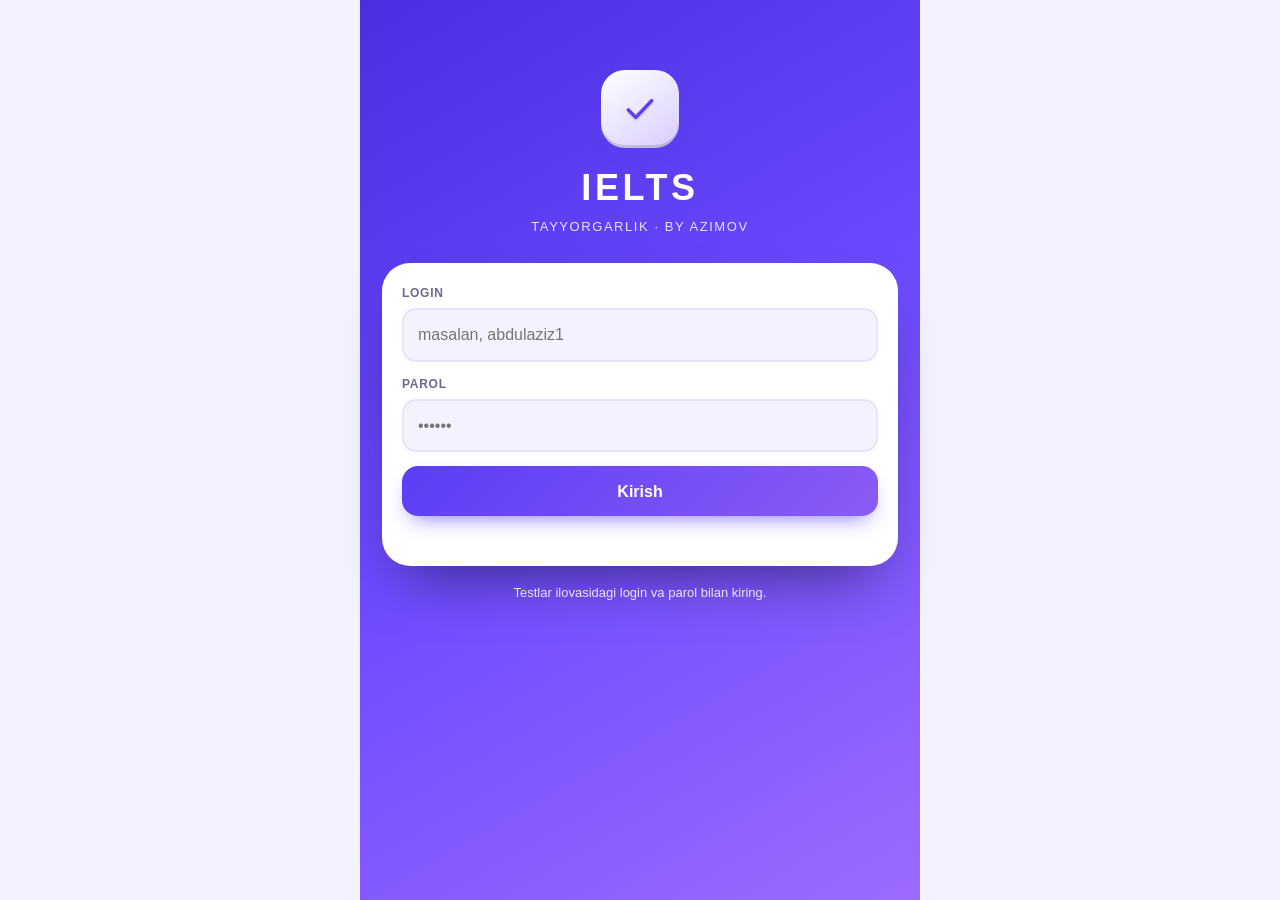
==== ielts/index.html @ 6e6633f2 "IELTS v1.9.0: Cambridge Writing va Speaking - camws.js: shaxsiy Writing Task 1/2 va Speaking Part 1-" ====
<!doctype html>
<html lang="uz">
<head>
<meta charset="utf-8">
<meta name="viewport" content="width=device-width,initial-scale=1,viewport-fit=cover">
<title>IELTS · Tayyorgarlik</title>
<meta name="description" content="IELTS Academic tayyorgarligi: Reading, Writing, Speaking, so‘zlar va strategiyalar">
<meta name="theme-color" content="#5b3df5">
<meta name="apple-mobile-web-app-capable" content="yes">
<meta name="mobile-web-app-capable" content="yes">
<meta name="apple-mobile-web-app-status-bar-style" content="black-translucent">
<meta name="apple-mobile-web-app-title" content="IELTS">
<link rel="manifest" href="manifest.webmanifest">
<link rel="icon" href="icons/icon.svg" type="image/svg+xml">
<link rel="apple-touch-icon" href="icons/apple-touch-icon.png">
<link rel="stylesheet" href="style.css">
</head>
<body>
<div id="splash" aria-hidden="true">
  <div class="sp-orb"></div>
  <div class="sp-logo"><svg viewBox="0 0 64 64" width="84" height="84"><defs><linearGradient id="sg" x1="0" y1="0" x2="1" y2="1"><stop offset="0" stop-color="#fff"/><stop offset="1" stop-color="#d9ccff"/></linearGradient></defs><rect x="6" y="6" width="52" height="52" rx="16" fill="url(#sg)"/><path d="M20 38l8 8 16-20" fill="none" stroke="#5b3df5" stroke-width="6" stroke-linecap="round" stroke-linejoin="round"/></svg></div>
  <div class="sp-t">IELTS</div>
  <div class="sp-s">tayyorgarlik · <b>BY AZIMOV</b></div>
</div>
<div id="app"></div>
<div id="toast" role="status" aria-live="polite"></div>
<canvas id="fx" aria-hidden="true"></canvas>
<script>
(function () {
  var s = document.getElementById('splash'), force = /[?&]splash=1/.test(location.search), seen = false;
  try { seen = sessionStorage.getItem('ielts:splash') === '1'; sessionStorage.setItem('ielts:splash', '1'); } catch (e) {}
  if (!force && (navigator.webdriver || seen)) { s.parentNode.removeChild(s); }
  else { document.body.className += ' splashing'; setTimeout(function () { s.className += ' out'; setTimeout(function () { if (s.parentNode) s.parentNode.removeChild(s); document.body.className = document.body.className.replace(' splashing', ''); }, 520); }, 1500); }
  try { var t = localStorage.getItem('ielts:theme'); if (t === 'dark' || t === 'light') document.documentElement.setAttribute('data-theme', t); var k = localStorage.getItem('ielts:skin'); if (k === 'glass' || k === 'gold') document.documentElement.setAttribute('data-skin', k); var a = localStorage.getItem('ielts:acc'); if (a) document.documentElement.setAttribute('data-acc', a); } catch (e) {}
})();
</script>
<script src="../config.js"></script>
<script src="../auth.js"></script>
<script src="core.js"></script>
<script src="screens.js"></script>
<script src="ai.js"></script>
<script src="dict.js"></script>
<script src="listening.js"></script>
<script src="materials.js"></script>
<script src="practice.js"></script>
<script src="mock.js"></script>
<script src="books.js"></script>
<script src="testkit.js"></script>
<script src="fulltest.js"></script>
<script src="lists.js"></script>
<script src="cambridge.js"></script>
<script src="camws.js"></script>
<script src="plan.js"></script>
<script src="stats.js"></script>
<script src="focus.js"></script>
<script src="chat.js"></script>
<script src="me.js"></script>
<script src="analyze.js"></script>
<script src="agent.js"></script>
<script src="typing.js"></script>
<script src="app.js"></script>
</body>
</html>
---- ielts/style.css ----
/* IELTS · BY AZIMOV — dizayn tizimi: binafsha gradient, shisha kartalar, suzuvchi pastki menyu */
:root{
  --p1:#5b3df5;--p2:#8b5cf6;--p3:#c4b5fd;--pl:#5b3df5;
  --bg:#f4f2ff;--card:#fff;--tx:#1a1640;--mu:#6c6894;--ln:#e7e3fa;--soft:#efebff;
  --ok:#12b76a;--okbg:#e3f8ee;--bad:#f04438;--badbg:#fdeceb;--warn:#f79009;
  --sh:0 1px 2px rgba(60,40,160,.06),0 12px 28px -14px rgba(60,40,160,.28);
  --glass:rgba(255,255,255,.82);--hero:linear-gradient(150deg,#4a2fe0 0%,#6d4aff 48%,#9b6bff 100%);
  --L1:#a78bfa;--L2:#7c3aed;--R1:#60a5fa;--R2:#2563eb;--W1:#fbbf24;--W2:#f97316;--S1:#34d399;--S2:#059669;--V1:#f472b6;--V2:#db2777;--T1:#2dd4bf;--T2:#0d9488;
  --r:20px;--nav:78px;
  color-scheme:light;
}
@media(prefers-color-scheme:dark){:root:not([data-theme=light]){
  --bg:#0f0d24;--card:#1a1740;--tx:#efedff;--mu:#a29ec9;--ln:#2c2858;--soft:#252154;--okbg:#10322a;--badbg:#3a1a1c;--pl:#cdbfff;
  --sh:0 1px 2px rgba(0,0,0,.4),0 14px 30px -16px rgba(0,0,0,.7);--glass:rgba(26,23,64,.82);--hero:linear-gradient(150deg,#2a1b8f 0%,#4b32d6 52%,#6d49e6 100%);color-scheme:dark}}
:root[data-theme=dark]{
  --bg:#0f0d24;--card:#1a1740;--tx:#efedff;--mu:#a29ec9;--ln:#2c2858;--soft:#252154;--okbg:#10322a;--badbg:#3a1a1c;--pl:#cdbfff;
  --sh:0 1px 2px rgba(0,0,0,.4),0 14px 30px -16px rgba(0,0,0,.7);--glass:rgba(26,23,64,.82);--hero:linear-gradient(150deg,#2a1b8f 0%,#4b32d6 52%,#6d49e6 100%);color-scheme:dark}
*{box-sizing:border-box;-webkit-tap-highlight-color:transparent}
html,body{margin:0;background:var(--bg);color:var(--tx);font:16px/1.45 -apple-system,BlinkMacSystemFont,"Segoe UI",Roboto,Inter,"Helvetica Neue",Arial,sans-serif;-webkit-font-smoothing:antialiased}
body{min-height:100vh;overscroll-behavior-y:none}
button{font:inherit;color:inherit;border:0;background:none;cursor:pointer;padding:0}
input,textarea,select{font:inherit;color:inherit}
h1,h2,h3,p{margin:0}
.hide{display:none!important}
#app{max-width:560px;margin:0 auto;min-height:100vh;position:relative}

/* ---------- kirish animatsiyasi ---------- */
#splash{position:fixed;inset:0;z-index:99;background:var(--hero);display:flex;flex-direction:column;align-items:center;justify-content:center;color:#fff;transition:opacity .5s,transform .5s}
#splash.out{opacity:0;transform:scale(1.05);pointer-events:none}
.sp-orb{position:absolute;width:420px;height:420px;border-radius:50%;background:radial-gradient(closest-side,rgba(255,255,255,.28),transparent);animation:orb 3s ease-in-out infinite alternate}
@keyframes orb{from{transform:scale(.8)}to{transform:scale(1.15)}}
.sp-logo{position:relative;animation:pop .8s cubic-bezier(.2,1.4,.4,1) both}
.sp-t{position:relative;font-size:44px;font-weight:900;letter-spacing:.12em;margin-top:12px;animation:rise .7s .15s both}
.sp-s{position:relative;font-size:13px;letter-spacing:.14em;text-transform:uppercase;opacity:.9;margin-top:4px;animation:rise .7s .3s both}
.sp-s b{font-weight:800}
@keyframes pop{from{transform:scale(.3) rotate(-14deg);opacity:0}to{transform:none;opacity:1}}
@keyframes rise{from{transform:translateY(14px);opacity:0}to{transform:none;opacity:1}}

/* ---------- umumiy ---------- */
.scr{padding-bottom:calc(var(--nav) + 28px + env(safe-area-inset-bottom))}
.scr.sub{padding:14px 0 calc(28px + env(safe-area-inset-bottom))}
.anim .rise{animation:rise .45s both}
.anim .rise:nth-child(2){animation-delay:.05s}.anim .rise:nth-child(3){animation-delay:.1s}.anim .rise:nth-child(4){animation-delay:.15s}.anim .rise:nth-child(5){animation-delay:.2s}
.hero{background:var(--hero);color:#fff;padding:calc(18px + env(safe-area-inset-top)) 18px 74px;border-radius:0 0 34px 34px;position:relative;overflow:hidden}
.hero::before,.hero::after{content:"";position:absolute;border-radius:50%;background:rgba(255,255,255,.1)}
.hero::before{width:220px;height:220px;right:-70px;top:-80px}
.hero::after{width:140px;height:140px;left:-50px;bottom:-60px}
.hero>*{position:relative;z-index:1}
.hero .hi{font-size:13px;opacity:.85;letter-spacing:.02em}
.hero h1{font-size:26px;font-weight:800;letter-spacing:-.01em;margin-top:2px}
.hero .row{display:flex;align-items:center;justify-content:space-between;gap:12px}
.lift{margin-top:-52px;padding:0 16px;position:relative;z-index:2}
.pad{padding:0 16px}
.sec{display:flex;align-items:center;justify-content:space-between;margin:22px 4px 10px}
.sec h2{font-size:17px;font-weight:800}
.sec .lnk{font-size:13px;font-weight:700;color:var(--pl)}
.card{background:var(--card);border-radius:var(--r);box-shadow:var(--sh);padding:16px}
.card+.card{margin-top:12px}
.mu{color:var(--mu)}.sm{font-size:13px}.xs{font-size:12px}.b{font-weight:700}.c{text-align:center}
.grid2{display:grid;grid-template-columns:1fr 1fr;gap:12px}
.btn{display:inline-flex;align-items:center;justify-content:center;gap:8px;min-height:50px;padding:0 22px;border-radius:16px;font-weight:800;background:linear-gradient(135deg,var(--p1),var(--p2));color:#fff;box-shadow:0 10px 22px -10px rgba(91,61,245,.8);transition:transform .12s,filter .12s}
.btn:active{transform:scale(.97)}
.btn.block{display:flex;width:100%}
.btn.ghost{background:var(--soft);color:var(--pl);box-shadow:none}
.btn.sm{min-height:40px;padding:0 16px;border-radius:13px;font-size:14px}
.btn[disabled]{opacity:.45;pointer-events:none}
.btn.red{background:linear-gradient(135deg,#f04438,#f97066);box-shadow:0 10px 22px -10px rgba(240,68,56,.8)}
.chip{display:inline-flex;align-items:center;gap:5px;font-size:12px;font-weight:700;padding:4px 10px;border-radius:99px;background:var(--soft);color:var(--pl)}
.chip.soon{background:rgba(247,144,9,.16);color:#d9730d}
.chip.ok{background:var(--okbg);color:var(--ok)}
.chip.no{background:var(--badbg);color:var(--bad)}
svg.i{width:1em;height:1em;fill:none;stroke:currentColor;stroke-width:2;stroke-linecap:round;stroke-linejoin:round;flex:none}
svg.i.f{fill:currentColor;stroke:none}

/* badge-ikonka (3D sezgisi: gradient + yaltiroq) */
.bd{--a:var(--p2);--b:var(--p1);width:48px;height:48px;border-radius:15px;display:grid;place-items:center;color:#fff;font-size:24px;flex:none;position:relative;overflow:hidden;background:linear-gradient(145deg,var(--a),var(--b));box-shadow:0 8px 16px -8px var(--b),inset 0 -3px 0 rgba(0,0,0,.14)}
.bd::after{content:"";position:absolute;left:-20%;top:-35%;width:140%;height:70%;border-radius:50%;background:linear-gradient(180deg,rgba(255,255,255,.5),rgba(255,255,255,0));pointer-events:none}
.bd svg{position:relative;z-index:1;filter:drop-shadow(0 1px 1px rgba(0,0,0,.25))}
.bd.lg{width:60px;height:60px;border-radius:19px;font-size:30px}
.bd.sm{width:38px;height:38px;border-radius:12px;font-size:19px}
.sk-L{--a:var(--L1);--b:var(--L2)}.sk-R{--a:var(--R1);--b:var(--R2)}.sk-W{--a:var(--W1);--b:var(--W2)}.sk-S{--a:var(--S1);--b:var(--S2)}.sk-V{--a:var(--V1);--b:var(--V2)}.sk-T{--a:var(--T1);--b:var(--T2)}.sk-M{--a:#fb7185;--b:#e11d48}.sk-A{--a:#a78bfa;--b:#5b3df5}.sk-G{--a:#94a3b8;--b:#475569}

/* ---------- pastki menyu ---------- */
.nav{position:fixed;left:50%;transform:translateX(-50%);bottom:calc(12px + env(safe-area-inset-bottom));width:min(520px,calc(100% - 24px));height:64px;border-radius:26px;background:var(--glass);backdrop-filter:blur(18px) saturate(1.6);-webkit-backdrop-filter:blur(18px) saturate(1.6);box-shadow:0 14px 34px -10px rgba(50,30,150,.45),0 0 0 1px rgba(120,100,220,.14);display:grid;grid-template-columns:repeat(5,1fr);padding:6px;z-index:20}
.nav button{position:relative;display:flex;flex-direction:column;align-items:center;justify-content:center;gap:2px;border-radius:20px;color:var(--mu);font-size:10.5px;font-weight:700;transition:color .2s}
.nav button svg{font-size:23px;transition:transform .25s cubic-bezier(.2,1.5,.4,1)}
.nav button.on{color:var(--pl)}
.nav button.on svg{transform:translateY(-1px) scale(1.12)}
.nav button.on::before{content:"";position:absolute;inset:0;border-radius:20px;background:var(--soft);z-index:-1;animation:pill .3s cubic-bezier(.2,1.4,.4,1)}
@keyframes pill{from{transform:scale(.6);opacity:0}to{transform:none;opacity:1}}
.nav button .dot{position:absolute;top:6px;right:calc(50% - 20px);width:8px;height:8px;border-radius:50%;background:#f43f5e;box-shadow:0 0 0 2px var(--card)}

/* ---------- ichki ekran sarlavhasi ---------- */
.top{position:sticky;top:0;z-index:10;display:flex;align-items:center;gap:10px;padding:calc(10px + env(safe-area-inset-top)) 14px 10px;background:var(--glass);backdrop-filter:blur(14px);-webkit-backdrop-filter:blur(14px);border-bottom:1px solid var(--ln)}
.top h1{font-size:17px;font-weight:800;flex:1;white-space:nowrap;overflow:hidden;text-overflow:ellipsis}
.ib{width:40px;height:40px;border-radius:13px;display:grid;place-items:center;background:var(--soft);color:var(--pl);font-size:20px;flex:none}
.ib.w{background:rgba(255,255,255,.18);color:#fff}
.tmr{font-variant-numeric:tabular-nums;font-weight:800;font-size:15px;padding:7px 12px;border-radius:12px;background:var(--soft);color:var(--pl);display:flex;align-items:center;gap:6px}
.tmr.low{background:var(--badbg);color:var(--bad);animation:blink 1s infinite}
@keyframes blink{50%{opacity:.55}}

/* ---------- Home ---------- */
.score{display:flex;align-items:center;gap:16px}
.ring{--v:0;width:96px;height:96px;border-radius:50%;background:conic-gradient(var(--p2) calc(var(--v)*1%),var(--soft) 0);display:grid;place-items:center;position:relative;flex:none}
.ring::before{content:"";position:absolute;inset:9px;border-radius:50%;background:var(--card)}
.ring b{position:relative;font-size:26px;font-weight:900;letter-spacing:-.02em}
.ring small{position:absolute;bottom:22px;font-size:9.5px;font-weight:700;color:var(--mu);letter-spacing:.06em;text-transform:uppercase}
.stats{display:flex;gap:8px;margin-top:12px}
.stat{flex:1;border-radius:14px;background:var(--soft);padding:9px 10px;text-align:center}
.stat b{display:block;font-size:18px;font-weight:900}
.stat span{font-size:11px;color:var(--mu);font-weight:600}
.aibn{display:flex;align-items:center;gap:14px;border-radius:22px;padding:16px;color:#fff;background:linear-gradient(135deg,#7c3aed,#c026d3 60%,#f472b6);box-shadow:0 16px 30px -14px rgba(192,38,211,.7);position:relative;overflow:hidden;width:100%;text-align:left}
.aibn::after{content:"";position:absolute;right:-30px;top:-30px;width:120px;height:120px;border-radius:50%;background:rgba(255,255,255,.16)}
.aibn h3{font-size:16px;font-weight:800}.aibn p{font-size:12.5px;opacity:.92;margin-top:2px}
.aibn .bd{background:rgba(255,255,255,.22);box-shadow:none}
.qp{display:grid;grid-template-columns:repeat(4,1fr);gap:10px}
.qp button{display:flex;flex-direction:column;align-items:center;gap:7px;font-size:12px;font-weight:700;padding:12px 4px;background:var(--card);border-radius:18px;box-shadow:var(--sh);position:relative}
.qp button:active{transform:scale(.96)}
.lst{display:flex;flex-direction:column;gap:10px}
.row{display:flex;align-items:center;gap:12px}
.item{display:flex;align-items:center;gap:12px;background:var(--card);border-radius:18px;box-shadow:var(--sh);padding:12px 14px;text-align:left;width:100%}
.item:active{transform:scale(.985)}
.item .tx{flex:1;min-width:0}
.item .tx b{display:block;font-size:15px;font-weight:800;white-space:nowrap;overflow:hidden;text-overflow:ellipsis}
.item .tx span{font-size:12.5px;color:var(--mu)}
.item .go{color:var(--mu);font-size:18px}
.band{min-width:46px;text-align:center;padding:6px 8px;border-radius:12px;font-weight:900;font-size:15px;background:linear-gradient(135deg,var(--a),var(--b));color:#fff}
.empty{text-align:center;color:var(--mu);padding:22px 12px;font-size:14px}
.empty .bd{margin:0 auto 10px;opacity:.9}

/* ---------- Practice / tools ---------- */
.skills{display:grid;grid-template-columns:1fr 1fr;gap:12px}
.sktile{display:flex;flex-direction:column;gap:10px;align-items:flex-start;padding:16px;border-radius:22px;background:var(--card);box-shadow:var(--sh);text-align:left;position:relative;min-height:132px}
.sktile:active{transform:scale(.97)}
.sktile b{font-size:17px;font-weight:800}
.sktile small{font-size:12.5px;color:var(--mu);line-height:1.3}
.sktile .chip{font-size:10.5px;padding:3px 8px}
.sktile .chip{position:absolute;right:12px;top:12px}
.mock{display:flex;align-items:center;gap:14px;padding:16px;border-radius:22px;color:#fff;background:linear-gradient(135deg,#fb7185,#e11d48);box-shadow:0 14px 28px -14px rgba(225,29,72,.75);width:100%;text-align:left;margin-top:12px}
.mock h3{font-size:17px;font-weight:800}.mock p{font-size:12.5px;opacity:.92}
.mock .bd{background:rgba(255,255,255,.22);box-shadow:none}
.tools{display:grid;grid-template-columns:repeat(3,1fr);gap:10px}
.tool{display:flex;flex-direction:column;align-items:center;gap:8px;padding:14px 6px;background:var(--card);border-radius:20px;box-shadow:var(--sh);font-size:12.5px;font-weight:700;text-align:center;position:relative}
.tool:active{transform:scale(.96)}
.tool.off{opacity:.62}
.tool .chip{font-size:10px;padding:2px 8px;margin-top:-3px}
.seg{display:flex;gap:6px;overflow-x:auto;padding:2px 2px 10px;scrollbar-width:none}
.seg::-webkit-scrollbar{display:none}
.seg button{flex:none;padding:8px 15px;border-radius:99px;font-weight:700;font-size:13.5px;background:var(--card);box-shadow:var(--sh);color:var(--mu)}
.seg button.on{background:linear-gradient(135deg,var(--p1),var(--p2));color:#fff}

/* ---------- Reading ---------- */
.tabs2{display:grid;grid-template-columns:1fr 1fr;gap:4px;background:var(--soft);padding:4px;border-radius:16px;margin:0 16px}
.tabs2 button{padding:10px;border-radius:13px;font-weight:800;font-size:14px;color:var(--mu);transition:all .2s}
.tabs2 button.on{background:var(--card);color:var(--tx);box-shadow:var(--sh)}
.psg{padding:16px 18px 24px}
.psg h2{font-size:22px;font-weight:900;letter-spacing:-.01em;margin-bottom:4px}
.psg .meta{display:flex;gap:6px;flex-wrap:wrap;margin-bottom:14px}
.para{display:flex;gap:10px;margin-bottom:14px;font-size:16.5px;line-height:1.65;font-family:Georgia,"Iowan Old Style","Times New Roman",serif}
.para>b{flex:none;width:26px;height:26px;border-radius:9px;background:var(--soft);color:var(--pl);font:800 13px/26px -apple-system,sans-serif;text-align:center;margin-top:3px}
.para .s{border-radius:4px;padding:1px 0;transition:background .2s}
.para .s.hl{background:linear-gradient(transparent 8%,rgba(250,204,21,.5) 8%)}
.para .s.hl2{background:linear-gradient(transparent 8%,rgba(52,211,153,.45) 8%)}
.hint{font-size:12.5px;color:var(--mu);display:flex;align-items:center;gap:6px;margin:0 0 12px}
.qg{padding:6px 16px 0}
.qg h3{font-size:16px;font-weight:900;margin:18px 0 4px}
.qg .note{font-size:13px;color:var(--mu);margin-bottom:12px;line-height:1.4}
.hlist{background:var(--card);border-radius:16px;box-shadow:var(--sh);padding:12px 14px;margin-bottom:12px;font-size:14px}
.hlist div{padding:3px 0}.hlist b{display:inline-block;min-width:34px;color:var(--pl)}
.q{background:var(--card);border-radius:18px;box-shadow:var(--sh);padding:14px;margin-bottom:10px;border:2px solid transparent}
.q.ok{border-color:var(--ok)}.q.no{border-color:var(--bad)}
.q .qn{display:inline-grid;place-items:center;width:28px;height:28px;border-radius:9px;background:linear-gradient(135deg,var(--R1),var(--R2));color:#fff;font-size:13px;font-weight:800;margin-right:8px;vertical-align:middle}
.q .qt{font-size:15px;line-height:1.45}
.opts{display:flex;flex-direction:column;gap:8px;margin-top:11px}
.opt{display:flex;align-items:center;gap:10px;text-align:left;padding:11px 13px;border-radius:14px;background:var(--soft);font-size:14.5px;border:2px solid transparent;transition:all .15s}
.opt i{flex:none;width:24px;height:24px;border-radius:50%;border:2px solid var(--p3);display:grid;place-items:center;font:800 11px/1 sans-serif;font-style:normal;color:var(--pl)}
.opt.on{border-color:var(--p1);background:rgba(91,61,245,.1)}
.opt.on i{background:var(--p1);border-color:var(--p1);color:#fff}
.tf{display:grid;grid-template-columns:repeat(3,1fr);gap:8px;margin-top:11px}
.tf .opt{justify-content:center;font-weight:800;font-size:13px;padding:11px 4px}
.fill{width:100%;margin-top:10px;padding:12px 14px;border-radius:14px;border:2px solid var(--ln);background:var(--bg);outline:0;font-size:15px}
.fill:focus,.sel:focus{border-color:var(--p2)}
.sel{width:100%;margin-top:10px;padding:12px 10px;border-radius:14px;border:2px solid var(--ln);background:var(--bg);font-size:14.5px;outline:0}
.sum{background:var(--card);border-radius:16px;box-shadow:var(--sh);padding:14px;margin-bottom:12px;font-size:14.5px;line-height:1.65}
.why{margin-top:10px;font-size:13px;line-height:1.45;padding:10px 12px;border-radius:12px;background:var(--soft);color:var(--tx)}
.why b{color:var(--ok)}.q.no .why b{color:var(--bad)}
.bar{position:fixed;left:50%;transform:translateX(-50%);bottom:0;width:min(560px,100%);padding:12px 16px calc(12px + env(safe-area-inset-bottom));background:linear-gradient(transparent,var(--bg) 35%);z-index:15}
.prog{height:8px;border-radius:99px;background:var(--soft);overflow:hidden}
.prog i{display:block;height:100%;border-radius:99px;background:linear-gradient(90deg,var(--p2),var(--p1));transition:width .4s}
.res{text-align:center;padding:26px 16px}
.res .big{font-size:76px;font-weight:900;letter-spacing:-.04em;line-height:1;background:linear-gradient(135deg,var(--p1),#c026d3);-webkit-background-clip:text;background-clip:text;color:transparent}
.res .lbl{font-size:12px;font-weight:800;letter-spacing:.14em;text-transform:uppercase;color:var(--mu);margin-top:6px}

/* ---------- Writing ---------- */
.prompt{border-radius:20px;padding:16px;background:linear-gradient(135deg,rgba(251,191,36,.18),rgba(249,115,22,.14));font-size:15.5px;line-height:1.5;font-weight:600}
.ed{width:100%;min-height:330px;resize:vertical;border:2px solid var(--ln);border-radius:18px;padding:14px;background:var(--card);outline:0;font:16px/1.6 Georgia,"Times New Roman",serif}
.ed:focus{border-color:var(--W2)}
.wc{display:flex;justify-content:space-between;align-items:center;margin:8px 4px;font-size:13px;font-weight:700;color:var(--mu)}
.wc.ok b{color:var(--ok)}
.ck{display:flex;gap:10px;align-items:flex-start;padding:10px 0;border-bottom:1px solid var(--ln);font-size:14px}
.ck:last-child{border:0}
.ck input{width:22px;height:22px;accent-color:var(--p1);flex:none;margin-top:1px}
.essay p{font-family:Georgia,serif;font-size:16px;line-height:1.7;margin:0 0 14px}
.notes li{margin:7px 0;font-size:14px;line-height:1.45}

/* ---------- Speaking ---------- */
.cue{border-radius:22px;padding:18px;background:linear-gradient(145deg,#10b981,#059669);color:#fff;box-shadow:0 16px 30px -16px #059669}
.cue h2{font-size:19px;font-weight:800;line-height:1.3}
.cue ul{margin:10px 0 0;padding-left:20px;font-size:14.5px;line-height:1.6}
.rec{display:grid;place-items:center;margin:22px 0 10px}
.mic{width:96px;height:96px;border-radius:50%;display:grid;place-items:center;font-size:40px;color:#fff;background:linear-gradient(145deg,var(--S1),var(--S2));box-shadow:0 16px 30px -12px var(--S2);position:relative}
.mic.on{background:linear-gradient(145deg,#fb7185,#e11d48);box-shadow:0 0 0 0 rgba(244,63,94,.6);animation:pulse 1.4s infinite}
@keyframes pulse{70%{box-shadow:0 0 0 24px rgba(244,63,94,0)}100%{box-shadow:0 0 0 0 rgba(244,63,94,0)}}
.big-t{font-size:44px;font-weight:900;text-align:center;font-variant-numeric:tabular-nums;letter-spacing:-.02em}
audio{width:100%;margin-top:10px}
.qcard{border-radius:22px;background:var(--card);box-shadow:var(--sh);padding:22px 18px;font-size:19px;font-weight:700;line-height:1.4;text-align:center;min-height:120px;display:grid;place-items:center}

/* ---------- Flesh-karta ---------- */
.fc{perspective:1200px;height:300px;margin:6px 0 16px}
.fc .in{position:relative;width:100%;height:100%;transition:transform .55s cubic-bezier(.3,1.2,.4,1);transform-style:preserve-3d}
.fc.flip .in{transform:rotateY(180deg)}
.fc .f{position:absolute;inset:0;border-radius:28px;backface-visibility:hidden;-webkit-backface-visibility:hidden;display:flex;flex-direction:column;align-items:center;justify-content:center;padding:22px;text-align:center;box-shadow:var(--sh)}
.fc .a{background:linear-gradient(150deg,#6d4aff,#9b6bff);color:#fff}
.fc .a h2{font-size:34px;font-weight:900;letter-spacing:-.01em}
.fc .a small{opacity:.8;margin-top:10px;font-size:13px}
.fc .z{background:var(--card);transform:rotateY(180deg);gap:8px}
.fc .z h3{font-size:22px;font-weight:800;color:var(--pl)}
.fc .z p{font-size:14.5px;color:var(--mu);line-height:1.5}
.fc .z em{font-size:15px;line-height:1.5}
.spk{width:44px;height:44px;border-radius:50%;background:rgba(255,255,255,.22);display:grid;place-items:center;font-size:20px;margin-top:14px;color:#fff}
.two{display:grid;grid-template-columns:1fr 1fr;gap:12px}
.btn.know{background:linear-gradient(135deg,#10b981,#059669)}
.btn.dont{background:linear-gradient(135deg,#fb7185,#e11d48)}
.wrow{padding:12px 4px;border-bottom:1px solid var(--ln)}
.wrow:last-child{border:0}
.wrow b{font-size:15.5px}.wrow span{display:block;font-size:13.5px;color:var(--mu)}.wrow em{display:block;font-size:13px;color:var(--mu);margin-top:2px}
.search{width:100%;padding:12px 14px;border-radius:14px;border:2px solid var(--ln);background:var(--card);outline:0;margin-bottom:12px}
.search:focus{border-color:var(--p2)}

/* ---------- Strategiya ---------- */
.st h3{font-size:14px;letter-spacing:.06em;text-transform:uppercase;color:var(--mu);margin:18px 0 8px}
.st ol,.st ul{margin:0;padding-left:20px}.st li{margin:7px 0;font-size:14.5px;line-height:1.5}
.tip8{border-radius:16px;padding:14px;background:linear-gradient(135deg,rgba(124,58,237,.12),rgba(192,38,211,.1));font-size:14px;line-height:1.5}

/* ---------- Chat (tez orada) ---------- */
.bub{max-width:82%;padding:11px 14px;border-radius:18px;font-size:14.5px;line-height:1.45;margin-bottom:10px}
.bub.me{margin-left:auto;background:linear-gradient(135deg,var(--p1),var(--p2));color:#fff;border-bottom-right-radius:6px}
.bub.ai{background:var(--card);box-shadow:var(--sh);border-bottom-left-radius:6px}
.inp{display:flex;gap:8px;align-items:center;background:var(--card);border-radius:20px;box-shadow:var(--sh);padding:6px 6px 6px 16px;opacity:.6}
.inp span{flex:1;color:var(--mu);font-size:14.5px}

/* ---------- Profile ---------- */
.avt{width:78px;height:78px;border-radius:50%;display:grid;place-items:center;font-size:34px;font-weight:900;color:#fff;background:linear-gradient(145deg,#fbbf24,#f97316);border:4px solid rgba(255,255,255,.5);box-shadow:0 10px 24px -10px rgba(0,0,0,.5)}
.fld{margin-bottom:14px}
.fld label{display:block;font-size:12px;font-weight:800;letter-spacing:.06em;text-transform:uppercase;color:var(--mu);margin-bottom:6px}
.fld input,.fld select{width:100%;padding:13px 14px;border-radius:14px;border:2px solid var(--ln);background:var(--bg);outline:0;font-size:15.5px}
.fld input:focus,.fld select:focus{border-color:var(--p2)}
.set{display:flex;align-items:center;gap:12px;padding:13px 4px;border-bottom:1px solid var(--ln);width:100%;text-align:left}
.set:last-child{border:0}
.set .tx{flex:1}.set b{display:block;font-size:15px}.set .tx span{font-size:12.5px;color:var(--mu)}
.sw{width:46px;height:28px;border-radius:99px;background:var(--ln);position:relative;transition:background .2s;flex:none}
.sw::after{content:"";position:absolute;left:3px;top:3px;width:22px;height:22px;border-radius:50%;background:#fff;box-shadow:0 2px 5px rgba(0,0,0,.3);transition:transform .2s}
.sw.on{background:var(--p1)}.sw.on::after{transform:translateX(18px)}

/* ---------- Kirish ---------- */
.auth{min-height:100vh;display:flex;flex-direction:column;background:var(--hero);color:#fff;padding:calc(40px + env(safe-area-inset-top)) 22px 28px}
.auth .logo{display:flex;flex-direction:column;align-items:center;margin:30px 0 26px}
.auth .logo .bd{width:78px;height:78px;border-radius:24px;font-size:40px;background:linear-gradient(145deg,#fff,#d9ccff);color:var(--p1)}
.auth .logo .bd::after{display:none}
.auth h1{font-size:36px;font-weight:900;letter-spacing:.1em;margin-top:14px}
.auth .logo p{opacity:.85;font-size:13px;letter-spacing:.12em;text-transform:uppercase;margin-top:4px}
.auth form{background:var(--card);color:var(--tx);border-radius:28px;padding:22px 20px;box-shadow:0 30px 60px -24px rgba(0,0,0,.5)}
.auth .err{color:var(--bad);font-size:13.5px;margin:10px 2px 0;min-height:18px;font-weight:600}
.lockc{display:flex;flex-direction:column;align-items:center;text-align:center;gap:12px;padding:40px 24px}

/* ---------- boshqa ---------- */
#toast{position:fixed;left:50%;bottom:calc(var(--nav) + 30px + env(safe-area-inset-bottom));transform:translate(-50%,20px);background:#1a1640;color:#fff;padding:11px 18px;border-radius:14px;font-size:14px;font-weight:600;opacity:0;pointer-events:none;transition:all .3s;z-index:60;max-width:88%;text-align:center}
#toast.on{opacity:1;transform:translate(-50%,0)}
#fx{position:fixed;inset:0;pointer-events:none;z-index:70;width:100%;height:100%}
.sheet-bg{position:fixed;inset:0;background:rgba(10,5,40,.55);z-index:40;display:flex;align-items:flex-end;justify-content:center;animation:fade .2s}
.sheet{background:var(--card);width:min(560px,100%);border-radius:28px 28px 0 0;padding:22px 18px calc(22px + env(safe-area-inset-bottom));animation:up .3s cubic-bezier(.2,1.1,.4,1);max-height:88vh;overflow:auto}
@keyframes fade{from{opacity:0}}@keyframes up{from{transform:translateY(60px)}}
.sheet h2{font-size:20px;font-weight:900;margin-bottom:6px}
.upd{position:fixed;left:50%;transform:translateX(-50%);top:calc(10px + env(safe-area-inset-top));background:#1a1640;color:#fff;border-radius:16px;padding:10px 14px;display:flex;gap:12px;align-items:center;z-index:80;font-size:13.5px;box-shadow:0 12px 30px -10px rgba(0,0,0,.6)}
.upd button{background:var(--p2);color:#fff;border-radius:10px;padding:7px 12px;font-weight:800}
@media(prefers-reduced-motion:reduce){*{animation:none!important;transition:none!important}}

/* ---------- AI: chat, baho, lug'at ---------- */
.cin textarea{flex:1;border:0;outline:0;resize:none;background:none;padding:10px 8px;max-height:120px;line-height:1.35}
.cin .ib.send{background:linear-gradient(135deg,var(--p1),var(--p2));color:#fff}
.cin .ib[disabled]{opacity:.45}
.cin .ib.rec-on{background:#f43f5e;color:#fff;animation:blink 1s infinite}
.bub{position:relative}
.bub .mini{position:absolute;right:-4px;bottom:-8px;width:28px;height:28px;border-radius:50%;background:var(--soft);color:var(--pl);display:grid;place-items:center;font-size:14px}
.cnote{margin-top:9px;padding:9px 11px;border-radius:12px;background:rgba(247,144,9,.12);font-size:13.5px;line-height:1.45}
.cnote b{display:block;color:#d9730d;font-size:11px;letter-spacing:.08em;text-transform:uppercase;margin-bottom:2px}
.typing{display:flex;gap:5px;align-items:center;padding:14px 16px}
.typing i{width:8px;height:8px;border-radius:50%;background:var(--p3);animation:dot 1.1s infinite}
.typing i:nth-child(2){animation-delay:.15s}.typing i:nth-child(3){animation-delay:.3s}
@keyframes dot{0%,80%,100%{transform:translateY(0);opacity:.5}40%{transform:translateY(-6px);opacity:1}}
.airs h4,.dh{font-size:12px;letter-spacing:.08em;text-transform:uppercase;color:var(--mu);margin:16px 0 8px}
.airs ul{margin:0;padding-left:20px}.airs li{margin:6px 0;font-size:14px;line-height:1.45}
.scs{display:grid;grid-template-columns:repeat(4,1fr);gap:8px}
.sc{border-radius:14px;background:var(--soft);padding:10px 4px;text-align:center}
.sc b{display:block;font-size:20px;font-weight:900}.sc span{font-size:10px;color:var(--mu);font-weight:700}
.sc.all{margin-top:8px;background:linear-gradient(135deg,var(--p1),#c026d3);color:#fff;padding:14px}
.sc.all b{font-size:38px}.sc.all span{color:rgba(255,255,255,.85);font-size:11px;letter-spacing:.08em;text-transform:uppercase}
.iss{border-radius:14px;background:var(--soft);padding:11px 13px;margin-bottom:8px;font-size:14px;line-height:1.45}
.iss .was{color:var(--bad);text-decoration:line-through;text-decoration-thickness:1.5px}
.iss .now{color:var(--ok);font-weight:700;margin:3px 0}
.iss .why2{color:var(--mu);font-size:13px}
.exs{margin:6px 0;font-size:14.5px;line-height:1.5;font-style:italic}

.df{margin:6px 0;font-size:14.5px;line-height:1.5}.df em{display:block;color:var(--mu);font-size:13.5px;margin-top:2px}

/* ---------- Chat qobig'i (messenjer uslubi: klaviaturada sakramaydi) ---------- */
body.chatpage{overflow:hidden;position:fixed;width:100%;inset:0}
.chat{position:fixed;left:50%;transform:translateX(-50%);top:var(--vt,0px);width:min(560px,100%);height:var(--vh,100dvh);display:flex;flex-direction:column;padding-bottom:calc(var(--nav) + 20px + env(safe-area-inset-bottom));z-index:5;background:var(--bg)}
body.kb .chat{padding-bottom:calc(8px + env(safe-area-inset-bottom))}
body.kb .nav{display:none}
.chead{flex:none;display:flex;align-items:center;justify-content:space-between;gap:12px;background:var(--hero);color:#fff;padding:calc(12px + env(safe-area-inset-top)) 18px 16px;border-radius:0 0 26px 26px}
.chead .hi{font-size:12px;opacity:.85}.chead h1{font-size:22px;font-weight:800}
.cmsgs{flex:1;min-height:0;overflow-y:auto;overscroll-behavior:contain;-webkit-overflow-scrolling:touch;padding:16px 16px 10px}
.cin{flex:none;display:flex;gap:8px;align-items:flex-end;margin:6px 12px 8px;background:var(--card);border-radius:24px;box-shadow:0 10px 26px -14px rgba(50,30,150,.5),0 0 0 1px var(--ln);padding:8px}
.seg.wrap{flex-wrap:wrap;overflow:visible}

/* ---------- umumiy qulaylik ---------- */
html{touch-action:manipulation;-webkit-text-size-adjust:100%}
input,textarea,select{font-size:16px!important}
button,.nav,.top,.tabs2,.seg,.chip,.tool,.sktile,.qp,.item{-webkit-user-select:none;user-select:none;-webkit-touch-callout:none}
.item,.card{min-width:0}
.item .tx{overflow:hidden}

.pad .seg{margin-left:-16px;margin-right:-16px;padding-left:16px;padding-right:16px}

.bd.num{font-size:17px;font-weight:900}
.bub .mini{position:static;display:grid;margin-top:8px;width:30px;height:30px}
.spin{width:34px;height:34px;border-radius:50%;border:3px solid var(--soft);border-top-color:var(--p2);animation:spin .8s linear infinite;margin:0 auto}
@keyframes spin{to{transform:rotate(360deg)}}
.item,.btn,.opt,.sktile,.tool,.qp button{transition:transform .12s,box-shadow .2s}

/* ---------- Listening ---------- */
.lsticky{position:sticky;top:calc(61px + env(safe-area-inset-top));z-index:9;padding:10px 16px 6px;background:linear-gradient(var(--bg) 80%,transparent)}
.lpl{display:flex;align-items:center;gap:10px;background:var(--card);border-radius:22px;box-shadow:var(--sh);padding:10px 12px}
.lplay{width:54px;height:54px;border-radius:50%;background:linear-gradient(145deg,var(--L1),var(--L2));color:#fff;font-size:24px;display:grid;place-items:center;flex:none;box-shadow:0 8px 18px -8px var(--L2)}
.lplay[disabled]{opacity:.4}
.lmid{flex:1;min-width:0}
.lbar{position:relative;height:8px;border-radius:99px;background:var(--soft);margin:10px 0 6px}
.lbar i{position:absolute;left:0;top:0;bottom:0;border-radius:99px;background:linear-gradient(90deg,var(--L1),var(--L2));width:0}
.lrange{position:absolute;left:-4px;top:-10px;width:calc(100% + 8px);height:28px;opacity:0;margin:0;cursor:pointer}
.ltime{display:flex;justify-content:space-between;font-size:12px;color:var(--mu);font-variant-numeric:tabular-nums;font-weight:700}
.lsm{width:40px;height:40px;border-radius:12px;background:var(--soft);color:var(--pl);display:grid;place-items:center;font-weight:800;font-size:13px;flex:none;position:relative}
.lsm small{position:absolute;font-size:9px;font-weight:900}
.item.sel{box-shadow:0 0 0 2px var(--p2),var(--sh)}
.lseekb{margin-bottom:8px}
.tr summary{font-weight:800;cursor:pointer;list-style:none;display:flex;gap:8px;align-items:center}
.tr summary::-webkit-details-marker{display:none}
.tr .trp{margin:12px 0 0;font:15.5px/1.6 Georgia,"Times New Roman",serif;cursor:pointer;padding:6px 8px;border-radius:10px}
.tr .trp b{font:800 11px/1 -apple-system,sans-serif;color:var(--L2);background:var(--soft);padding:3px 6px;border-radius:6px;margin-right:6px}
.tr .trp.wr{box-shadow:inset 3px 0 0 var(--bad);background:var(--badbg)}

/* ---------- Maqola / podkast ---------- */
.acard{display:block;width:100%;text-align:left;background:var(--card);border-radius:22px;box-shadow:var(--sh);overflow:hidden}
.acard:active{transform:scale(.985)}
.aimg{height:150px;background:var(--soft) center/cover no-repeat}
.aimg.big{height:200px;border-radius:24px}
.aimg.ph{display:grid;place-items:center;font-size:56px;color:var(--p3);background:linear-gradient(135deg,var(--soft),var(--bg))}
.abody{padding:12px 14px 14px}
.abody b{display:block;font-size:16.5px;line-height:1.3;font-weight:800}
.abody>span{display:block;font-size:12.5px;color:var(--mu);margin:2px 0 8px}
.ameta{display:flex;gap:6px;flex-wrap:wrap}
.ahero{position:relative;border-radius:24px;overflow:hidden;margin-top:2px;box-shadow:var(--sh)}
.aover{position:absolute;left:0;right:0;bottom:0;padding:34px 16px 14px;background:linear-gradient(transparent,rgba(10,5,40,.82));color:#fff}
.aover h1{font-size:21px;line-height:1.25;font-weight:900;letter-spacing:-.01em;text-shadow:0 2px 10px rgba(0,0,0,.4)}
.icr{font-size:11px;color:var(--mu);margin:6px 4px 0}.icr a{color:var(--pl)}
.tabs4{display:grid;grid-template-columns:repeat(4,1fr);gap:4px;background:var(--soft);padding:4px;border-radius:16px;margin:10px 0 14px}
.tabs4 button{padding:9px 2px;border-radius:13px;font-weight:800;font-size:12.5px;color:var(--mu);transition:all .2s}
.tabs4 button.on{background:var(--card);color:var(--tx);box-shadow:var(--sh)}
.apanel[hidden]{display:none}
.ah{font-size:17px;font-weight:900;margin:22px 0 6px}
.ap{font:17px/1.75 Georgia,"Iowan Old Style","Times New Roman",serif;margin:0 0 16px}
.snt{border-radius:6px;transition:background .25s;padding:1px 0}
.snt.on{background:linear-gradient(transparent 6%,rgba(139,92,246,.22) 6%);box-decoration-break:clone;-webkit-box-decoration-break:clone}
.sp{display:inline-grid;place-items:center;width:19px;height:19px;border-radius:50%;background:var(--soft);color:var(--pl);font-size:9px;margin-right:4px;vertical-align:2px;cursor:pointer;font-style:normal}
.w{cursor:pointer;border-radius:4px}
.w:active{background:rgba(250,204,21,.45)}
.w.vw{border-bottom:2px dotted var(--p2)}
.w.cur{background:rgba(250,204,21,.55)}
.vcard{background:var(--card);border-radius:18px;box-shadow:var(--sh);padding:12px 14px}
.vw2{font-size:17px}
.vuz{font-size:15.5px;font-weight:700;color:var(--pl);margin:4px 0}
.vex{font:14.5px/1.5 Georgia,serif;color:var(--mu);margin-top:4px}
.ib.sm2{width:34px;height:34px;border-radius:11px;font-size:17px}
.ib.sm2.on{background:var(--okbg);color:var(--ok)}
.follow{display:flex;align-items:center;gap:8px;font-size:12.5px;color:var(--mu);font-weight:600;margin:8px 4px 0}
.follow input{width:18px;height:18px;accent-color:var(--p1)}
.lsticky{background:var(--bg);padding-bottom:8px;box-shadow:0 8px 14px -12px rgba(20,10,80,.45)}
.follow{margin-top:6px}

/* ---------- ibora rejimi, Shadowing/Dictation ---------- */
.phtg{margin:0 0 12px}.phtg.on{background:var(--p1);color:#fff}
.apanel.phr .w{padding:1px 2px;margin:0 -1px;border-bottom:1px dashed var(--p3)}
.w.psel{background:rgba(250,204,21,.6);color:#1a1640;border-radius:5px}
.phbar{position:fixed;left:50%;transform:translateX(-50%);bottom:calc(14px + env(safe-area-inset-bottom));width:min(540px,calc(100% - 24px));display:flex;align-items:center;gap:8px;background:var(--card);border-radius:20px;box-shadow:0 14px 34px -10px rgba(50,30,150,.55),0 0 0 1px var(--ln);padding:8px 8px 8px 16px;z-index:30}
.phbar #phtx{flex:1;font-weight:800;font-size:15px;min-width:0;overflow:hidden;text-overflow:ellipsis;white-space:nowrap}
.dres{margin-bottom:12px}
.dtx{font:18px/1.7 Georgia,serif;margin:8px 0}
.dok{color:var(--ok);font-weight:700}
.dno{color:var(--bad);font-weight:700;text-decoration:underline wavy;text-underline-offset:4px}

/* ---------- yangilash tugmasi ---------- */
.ib.updb{position:relative}
.ib.updb.has::after{content:"";position:absolute;top:5px;right:5px;width:11px;height:11px;border-radius:50%;background:#f43f5e;box-shadow:0 0 0 2px #5b3df5;animation:blink 1.2s infinite}
.ib.spin svg{animation:spin .8s linear infinite}
[data-a="upd"].has .bd,.set[data-a="upd"].has b::after{content:"";}
.set[data-a="upd"].has b::after{content:" · yangi versiya bor";color:#f43f5e;font-size:12px;font-weight:800}

/* ---------- kitoblar (PDF) ---------- */
.bkc{flex:none;width:46px;height:58px;border-radius:10px;background:linear-gradient(135deg,var(--p1),var(--p2));color:#fff;font:900 22px/58px Georgia,serif;text-align:center;box-shadow:var(--sh)}
.bki{padding:10px 10px 10px 12px}
.bkm{display:flex;align-items:center;gap:12px;flex:1;min-width:0;text-align:left}
.bkm .tx{min-width:0;flex:1}.bkm .tx b{display:block;white-space:nowrap;overflow:hidden;text-overflow:ellipsis}
.bkt{display:flex;gap:10px;margin-top:6px;font-size:11.5px;color:var(--mu);font-weight:700}
.bkt em{font-style:normal;display:inline-flex;align-items:center;gap:4px}.bkt svg{width:13px;height:13px}
.bkpad{padding-bottom:96px}
.bktx{font:18px/1.75 Georgia,'Times New Roman',serif;word-break:break-word}
.bktx p{margin:0 0 1em}.bktx h4{margin:1.2em 0 .5em;font:800 19px/1.3 var(--f,system-ui)}
.bkpg{overflow:auto;border-radius:12px;background:#fff;box-shadow:var(--sh);-webkit-overflow-scrolling:touch}
.bkpg canvas{display:block;max-width:none}
.bkn{display:flex;align-items:center;gap:10px;justify-content:center}
.bkp{flex:1;max-width:180px;padding:11px 14px;border-radius:99px;background:var(--card);box-shadow:var(--sh);font-size:15px;text-align:center}
.bkn .ib.pri{background:linear-gradient(135deg,var(--p1),var(--p2));color:#fff}
.bkn .ib[disabled]{opacity:.35}
.bkch{display:flex;gap:8px;align-items:flex-end;height:96px;margin-top:12px}
.bkch>div{flex:1;display:flex;flex-direction:column;align-items:center;justify-content:flex-end;height:100%;gap:4px}
.bkch i{display:block;width:100%;min-height:3px;border-radius:6px 6px 3px 3px;background:linear-gradient(180deg,var(--p2),var(--p1))}
.bkch small{font-size:10.5px;color:var(--mu);font-weight:700}

.item.fresh{animation:fresh 3.5s ease}
@keyframes fresh{0%,60%{box-shadow:0 0 0 3px var(--p2),var(--sh)}100%{box-shadow:var(--sh)}}
.aimg.sm{flex:none;width:44px;height:44px;border-radius:12px;background-size:cover;background-position:center;background:var(--soft)}

.bktx .w.hl,.bkr mark{background:rgba(250,204,21,.5);color:inherit;border-radius:4px;padding:0 1px}
.bkr{align-items:flex-start;gap:10px;font-size:14.5px;line-height:1.5}

/* ---------- Cambridge: kitob → Test kartalari ---------- */
.camgrid{display:grid;grid-template-columns:repeat(2,minmax(0,1fr));gap:12px}
@media(min-width:520px){.camgrid{grid-template-columns:repeat(4,minmax(0,1fr))}}
.camt{background:var(--card);border-radius:20px;box-shadow:var(--sh);padding:14px 14px 10px;text-align:left;display:block;width:100%}
.camt .hd{display:flex;justify-content:space-between;align-items:center;padding-bottom:10px;margin-bottom:6px;border-bottom:1px solid var(--ln)}
.camt .hd b{font-size:17px;font-weight:900}
.camt .bdg{background:#14532d;color:#fff;border-radius:8px;padding:3px 9px;font-weight:900;font-size:13px}
.camt .rw{display:flex;justify-content:space-between;align-items:center;padding:7px 0;font-weight:700;font-size:14px;gap:6px}
.camt .rw.off{opacity:.38}
.camt .rw .v{background:var(--soft);padding:2px 8px;border-radius:7px;font-size:12.5px;font-weight:900}
.camt .rw .v.mu{color:var(--mu)}

/* =====================================================================
   v1.0 — jonlantirish: reja, yutuqlar, typing, mikro-animatsiyalar
   ===================================================================== */
html{-webkit-tap-highlight-color:transparent}
button,a,.item,.tool,[data-go],[data-a]{touch-action:manipulation}
:focus-visible{outline:3px solid color-mix(in srgb,var(--p2) 70%,transparent);outline-offset:2px;border-radius:12px}
.btn,.item,.tool,.sktile,.camt,.acard,.qp button,.wday,.pt-main,.set,.mock,.aibn,.chip,.ib{transition:transform .16s cubic-bezier(.2,.9,.3,1.3),box-shadow .2s,background .2s,opacity .2s}
.btn:active,.item:active,.tool:active,.sktile:active,.camt:active,.acard:active,.qp button:active,.wday:active,.pt-main:active,.set:active,.mock:active,.aibn:active{transform:scale(.972)}
.ib:active,.chip:active{transform:scale(.92)}
@media(hover:hover){.item:hover,.tool:hover,.sktile:hover,.camt:hover,.acard:hover,.wday:hover{transform:translateY(-2px);box-shadow:0 18px 34px -16px rgba(60,40,160,.4)}}
.hero{background-size:170% 170%;animation:hgrad 16s ease-in-out infinite}
@keyframes hgrad{0%,100%{background-position:0% 40%}50%{background-position:100% 60%}}
.hero .chip svg{animation:flick 1.9s ease-in-out infinite;transform-origin:50% 90%}
@keyframes flick{0%,100%{transform:scale(1) rotate(-3deg)}50%{transform:scale(1.18) rotate(4deg)}}
.anim .lst>*,.anim .plist>*,.anim .wlist>*,.anim .camgrid>*,.anim .bgrid>*{animation:rise .42s both}
.anim .lst>*:nth-child(2),.anim .plist>*:nth-child(2),.anim .wlist>*:nth-child(2),.anim .camgrid>*:nth-child(2),.anim .bgrid>*:nth-child(2){animation-delay:.04s}
.anim .lst>*:nth-child(3),.anim .plist>*:nth-child(3),.anim .wlist>*:nth-child(3),.anim .camgrid>*:nth-child(3),.anim .bgrid>*:nth-child(3){animation-delay:.08s}
.anim .lst>*:nth-child(4),.anim .plist>*:nth-child(4),.anim .wlist>*:nth-child(4),.anim .camgrid>*:nth-child(4),.anim .bgrid>*:nth-child(4){animation-delay:.12s}
.anim .lst>*:nth-child(5),.anim .plist>*:nth-child(5),.anim .wlist>*:nth-child(5),.anim .bgrid>*:nth-child(5){animation-delay:.16s}
.anim .lst>*:nth-child(n+6),.anim .plist>*:nth-child(n+6),.anim .wlist>*:nth-child(n+6),.anim .bgrid>*:nth-child(n+6){animation-delay:.2s}
@media(prefers-reduced-motion:reduce){*,*::before,*::after{animation-duration:.01ms!important;animation-iteration-count:1!important;transition-duration:.01ms!important}}

/* progress halqa */
.rg{position:relative;flex:none}
.rg svg{width:100%;height:100%;transform:rotate(-90deg);overflow:visible}
.rg .t{fill:none;stroke:var(--soft);stroke-width:7}
.rg .p{fill:none;stroke:url(#rgg);stroke-width:7;stroke-linecap:round;animation:ringin 1.1s .1s cubic-bezier(.2,.8,.2,1) both}
@keyframes ringin{from{stroke-dashoffset:1000px}}
.rg .tx{position:absolute;inset:0;display:flex;flex-direction:column;align-items:center;justify-content:center;line-height:1.1}
.rg .tx b{font-size:19px;font-weight:900}.rg .tx small{font-size:10px;font-weight:700;color:var(--mu);margin-top:2px}
.prog[class*="sk-"] i{background:linear-gradient(90deg,var(--a),var(--b))}

/* BUGUN */
.phero{display:flex;align-items:center;justify-content:space-between;gap:12px;background:var(--hero);background-size:170% 170%;animation:hgrad 16s ease-in-out infinite;color:#fff;border-radius:26px;padding:18px 18px 18px 20px;box-shadow:0 22px 40px -22px rgba(91,61,245,.8);position:relative;overflow:hidden}
.phero::after{content:"";position:absolute;width:170px;height:170px;border-radius:50%;background:rgba(255,255,255,.09);right:-50px;top:-70px;pointer-events:none}
.phero .rg .t{stroke:rgba(255,255,255,.22)}.phero .rg .tx small{color:rgba(255,255,255,.8)}
.ph-d{font-size:12px;font-weight:800;letter-spacing:.06em;text-transform:uppercase;opacity:.85}
.phero h2{font-size:23px;line-height:1.15;margin:4px 0 6px;font-weight:900}
.ph-m{font-size:13px;opacity:.9;margin-bottom:10px}
.ph-b{display:inline-flex;align-items:center;gap:7px;background:rgba(255,255,255,.18);border-radius:99px;padding:5px 11px;font-size:12px;font-weight:800}
.ph-b::before{content:"";width:8px;height:8px;border-radius:50%;background:var(--c);box-shadow:0 0 0 3px rgba(255,255,255,.35)}
.pgo{margin-top:12px;min-height:56px;font-size:16px}
.plist{display:flex;flex-direction:column;gap:10px}
.ptask{display:flex;align-items:center;gap:6px;background:var(--card);border-radius:20px;box-shadow:var(--sh);padding:6px 8px 6px 6px;transition:opacity .25s}
.pt-main{display:flex;align-items:center;gap:12px;flex:1;min-width:0;text-align:left;padding:8px 6px 8px 8px;border-radius:16px}
.pt-main .tx{flex:1;min-width:0}.pt-main .tx b{display:block;font-size:15.5px}.pt-main .tx span{display:block;font-size:12.5px;color:var(--mu);margin-top:1px;overflow:hidden;text-overflow:ellipsis;white-space:nowrap}
.pmin{flex:none;font-size:11.5px;font-weight:800;color:var(--mu);background:var(--soft);border-radius:99px;padding:4px 9px}
.pchk{flex:none;width:44px;height:44px;border-radius:50%;border:2.5px solid var(--ln);display:grid;place-items:center;color:#fff;transition:all .25s cubic-bezier(.2,1.5,.4,1)}
.pchk svg{font-size:22px}
.ptask.done .pt-main .tx b{text-decoration:line-through;text-decoration-thickness:2px;color:var(--mu)}
.ptask.done .pchk{background:var(--ok);border-color:var(--ok);transform:scale(1.06)}
.ptask.done .pt-main{opacity:.7}
.pins .row{align-items:flex-start;gap:12px}

/* HAFTA */
.wlist{display:flex;flex-direction:column;gap:10px}
.wday{display:grid;grid-template-columns:54px 1fr 30px;gap:10px;align-items:center;width:100%;text-align:left;background:var(--card);border-radius:20px;box-shadow:var(--sh);padding:12px 14px}
.wday.today{box-shadow:0 0 0 2.5px var(--p2),var(--sh)}.wday.past{opacity:.72}
.wd-h{text-align:center}.wd-h b{display:block;font-size:12px;color:var(--mu);text-transform:uppercase;letter-spacing:.05em}.wd-h span{font-size:24px;font-weight:900;line-height:1.1}
.wd-b{display:flex;flex-wrap:wrap;gap:5px;min-width:0}
.wchip{font-size:11.5px;font-weight:800;border-radius:9px;padding:3px 8px;background:var(--soft);border-left:3px solid var(--b,var(--p2));white-space:nowrap}
.wchip.ok{background:var(--okbg);color:var(--ok)}
.wd-r{width:28px;height:28px;border-radius:50%;background:conic-gradient(var(--ok) calc(var(--v)*1%),var(--soft) 0);display:grid;place-items:center}
.wd-r i{width:18px;height:18px;border-radius:50%;background:var(--card)}

/* OY */
.cal-h,.cal{display:grid;grid-template-columns:repeat(7,1fr);gap:6px}
.cal-h{margin:12px 0 6px;text-align:center;font-size:11px;font-weight:800;color:var(--mu)}
.cal-d,.cal-e{aspect-ratio:1;border-radius:12px}
.cal-d{position:relative;background:var(--soft);font-weight:800;font-size:13.5px;display:grid;place-items:center;color:var(--tx)}
.cal-d.l1{background:color-mix(in srgb,var(--p2) 22%,var(--soft))}.cal-d.l2{background:color-mix(in srgb,var(--p2) 42%,var(--soft))}
.cal-d.l3{background:color-mix(in srgb,var(--p2) 68%,var(--soft));color:#fff}.cal-d.l4{background:var(--p1);color:#fff}
.cal-d.now{box-shadow:0 0 0 2.5px var(--warn)}.cal-d.fut{opacity:.45}
.cal-d em{position:absolute;top:1px;right:3px;font-size:9px;font-style:normal;color:#fbbf24}
.cal-lg{display:inline-flex;gap:3px;align-items:center}.cal-lg i{width:11px;height:11px;border-radius:4px;display:inline-block;background:var(--soft)}
.cal-lg .l1{background:color-mix(in srgb,var(--p2) 22%,var(--soft))}.cal-lg .l2{background:color-mix(in srgb,var(--p2) 42%,var(--soft))}.cal-lg .l3{background:color-mix(in srgb,var(--p2) 68%,var(--soft))}.cal-lg .l4{background:var(--p1)}
.goals{display:flex;flex-direction:column;gap:14px}.goal .prog{margin-top:7px}
.road{position:relative;display:flex;flex-direction:column;gap:14px;padding-left:6px}
.road::before{content:"";position:absolute;left:13px;top:10px;bottom:10px;width:3px;border-radius:3px;background:var(--ln)}
.rd{position:relative;display:flex;gap:14px}
.rd-dot{flex:none;width:16px;height:16px;border-radius:50%;background:var(--c);margin-top:3px;box-shadow:0 0 0 4px var(--bg);position:relative;z-index:1}
.rd.now .rd-dot{box-shadow:0 0 0 4px var(--bg),0 0 0 8px color-mix(in srgb,var(--c) 35%,transparent);animation:pulse2 1.8s infinite}
@keyframes pulse2{50%{transform:scale(1.2)}}
.rd-b{display:flex;flex-direction:column;gap:2px;background:var(--card);border-radius:16px;padding:10px 12px;box-shadow:var(--sh);flex:1;border-left:4px solid var(--c)}

/* YUTUQLAR */
.lvl{display:flex;align-items:center;gap:16px;background:var(--hero);color:#fff;border-radius:26px;padding:20px;box-shadow:0 22px 40px -22px rgba(91,61,245,.8)}
.lv-n{flex:none;width:76px;height:76px;border-radius:24px;background:rgba(255,255,255,.2);display:flex;flex-direction:column;align-items:center;justify-content:center}
.lv-n small{font-size:9px;font-weight:900;letter-spacing:.12em;opacity:.85}.lv-n b{font-size:34px;line-height:1;font-weight:900}
.lv-t{font-size:22px;font-weight:900}.lv-bar{height:9px;border-radius:99px;background:rgba(255,255,255,.25);margin-top:10px;overflow:hidden}.lv-bar i{display:block;height:100%;border-radius:99px;background:#fbbf24}
.bgrid{display:grid;grid-template-columns:repeat(2,1fr);gap:10px}
.bgc{background:var(--card);border-radius:20px;box-shadow:var(--sh);padding:14px 12px;text-align:center;display:flex;flex-direction:column;align-items:center;gap:4px;filter:grayscale(1);opacity:.5}
.bgc b{font-size:14px}.bgc span{font-size:11.5px;color:var(--mu);line-height:1.3}
.bgi{width:52px;height:52px;border-radius:18px;background:var(--soft);display:grid;place-items:center;font-size:26px;color:var(--mu);margin-bottom:4px}
.bgc.got{filter:none;opacity:1}.bgc.got .bgi{background:linear-gradient(135deg,#fbbf24,#f97316);color:#fff;box-shadow:0 10px 20px -10px #f97316;animation:pop .5s both}

/* HOME vidjetlari */
.hplan{padding:18px}
.hp-t{display:flex;flex-wrap:wrap;gap:6px;margin-top:12px}
.hpc{font-size:11.5px;font-weight:800;border-radius:99px;padding:4px 10px;background:var(--soft);border:1.5px solid color-mix(in srgb,var(--b,var(--p2)) 45%,transparent)}
.hpc.ok{background:var(--okbg);border-color:transparent;color:var(--ok)}
.wkstrip{display:grid;grid-template-columns:repeat(7,1fr);gap:6px;margin-top:14px}
.wk{display:flex;flex-direction:column;align-items:center;gap:5px;font-size:11px;font-weight:800;color:var(--mu)}
.wk i{width:100%;max-width:38px;aspect-ratio:1;border-radius:12px;background:var(--soft);display:grid;place-items:center;font-style:normal;font-size:15px;color:#fff}
.wk.on i{background:linear-gradient(135deg,var(--p1),var(--p2))}.wk.now span{color:var(--pl)}.wk.now i{box-shadow:0 0 0 2.5px var(--warn)}
.hp-lv{display:flex;align-items:center;gap:12px;width:100%;margin-top:14px;padding-top:14px;border-top:1px solid var(--ln)}
.lvb{flex:none;width:34px;height:34px;border-radius:11px;background:linear-gradient(135deg,#fbbf24,#f97316);color:#fff;font-weight:900;display:grid;place-items:center}
.wotd{background:linear-gradient(135deg,color-mix(in srgb,var(--p2) 14%,var(--card)),var(--card));margin-top:14px}
.wo-w{font:900 28px/1.15 Georgia,serif;margin-top:10px}.wo-u{font-size:16px;font-weight:700;color:var(--pl);margin:4px 0 8px}.wo-e{font-size:13.5px;color:var(--mu);font-style:italic;line-height:1.5}
.greet{font-size:13px;font-weight:700;opacity:.9}

/* TYPING */
.tyhero{display:flex;align-items:center;justify-content:space-between;background:linear-gradient(135deg,#0ea5e9,#6366f1 60%,#8b5cf6);color:#fff;border-radius:26px;padding:22px;box-shadow:0 22px 40px -22px rgba(99,102,241,.9)}
.ty-big{font-size:54px;font-weight:900;line-height:1}.ty-big small{font-size:16px;font-weight:800;opacity:.85}
.ty-ico{font-size:58px;opacity:.28}
.tychart{display:flex;align-items:flex-end;gap:6px;height:110px}
.tychart>div{flex:1;display:flex;flex-direction:column;align-items:center;justify-content:flex-end;height:100%;gap:4px}
.tychart i{display:block;width:100%;border-radius:7px 7px 3px 3px;min-height:6px}.tychart small{font-size:10px;font-weight:800;color:var(--mu)}
.tystat{display:flex;gap:8px}.tystat>div{flex:1;background:var(--card);border-radius:16px;box-shadow:var(--sh);padding:9px 12px;text-align:center}
.tystat small{display:block;font-size:10.5px;font-weight:800;color:var(--mu);text-transform:uppercase;letter-spacing:.06em}.tystat b{font-size:22px;font-weight:900}
.tyhint{min-height:30px;margin:12px 2px 6px;font-size:15px;color:var(--pl)}
.tybox{font:500 21px/1.75 "SF Mono",ui-monospace,Menlo,Consolas,monospace;background:var(--card);border-radius:22px;box-shadow:var(--sh);padding:16px 18px;height:min(46vh,330px);overflow:hidden;position:relative;word-break:break-word;letter-spacing:.01em;cursor:text}
.tybox span{color:var(--mu);border-radius:3px;transition:color .08s}
.tybox span.ok{color:var(--tx)}.tybox span.bad{color:#fff;background:var(--bad)}
.tybox span.cur{background:color-mix(in srgb,var(--p2) 30%,transparent);box-shadow:0 2px 0 var(--p2);animation:caret 1s steps(1) infinite}
@keyframes caret{50%{background:transparent;box-shadow:none}}
.tyin{position:fixed;top:0;left:0;width:1px;height:1px;opacity:0;border:0;padding:0;resize:none;pointer-events:none}
.tyres{text-align:center;background:var(--card);border-radius:26px;box-shadow:var(--sh);padding:26px 18px}
.tr-badge{display:inline-block;background:var(--c);color:#fff;font-weight:900;border-radius:99px;padding:6px 18px;font-size:14px;letter-spacing:.04em}
.tymiss{display:flex;gap:8px;flex-wrap:wrap;margin-top:10px}.tymiss span{background:var(--badbg);color:var(--bad);border-radius:12px;padding:6px 10px;font-weight:800;font-size:13px;display:inline-flex;gap:7px;align-items:center}
.tymiss i{font:900 18px "SF Mono",ui-monospace,monospace;font-style:normal;background:var(--card);border-radius:8px;min-width:28px;text-align:center;padding:2px 4px;color:var(--tx)}
@media(min-width:620px){.tybox{font-size:24px}}

.tabs2.t3{grid-template-columns:repeat(3,1fr)}

/* =====================================================================
   Kitob uslubidagi test ko‘rinishi (Jumpinto / Cambridge): savollar sarlavhasi, qutidagi gap, ikki ustun
   ===================================================================== */
.bkhd{margin:2px 16px 12px}
.bkhd small{display:block;font:900 14px/1.2 inherit;letter-spacing:.16em;color:var(--tx)}
.bkhd .ins{font-size:14.5px;line-height:1.55;color:var(--mu);margin:6px 0 0}
.psg .bkhd{margin:0 0 10px}
.qgrp{margin:0 0 26px}
.qgrp .qh{font-size:20px;font-weight:900;margin:0 0 8px}
.qgrp .note{font-size:15px;line-height:1.6;margin-bottom:10px}
.qgrp .note b{font-weight:900}
.notebox{border:2px solid var(--tx);border-radius:8px;background:var(--card);padding:6px 14px 6px 8px}
.notebox ul{margin:0;padding:0 0 0 22px}
.notebox li{margin:6px 0;padding:6px 0;line-height:2.2;font-size:16px;list-style:disc;position:relative}
.notebox li::marker{color:var(--mu)}
.gap{display:inline-flex;align-items:center;gap:5px;vertical-align:middle;margin:0 3px;white-space:nowrap}
.gap .gn{font-style:normal;font-weight:800;font-size:12px;border:1.5px solid var(--ln);border-radius:99px;min-width:25px;height:25px;display:inline-grid;place-items:center;color:var(--mu);background:var(--card)}
.gap input.fill{width:9.5em;max-width:46vw;margin:0;padding:6px 9px;border-radius:9px;border:2px solid var(--ln);background:var(--bg);font-size:16px}
.gap input.fill:focus{border-color:var(--p2);outline:0;box-shadow:0 0 0 3px color-mix(in srgb,var(--p2) 22%,transparent)}
.notebox li.ok input{border-color:var(--ok);background:var(--okbg)}.notebox li.no input{border-color:var(--bad);background:var(--badbg)}
.notebox .mk{font-weight:900;margin-left:4px}.notebox .mk.ok{color:var(--ok)}.notebox .mk.no{color:var(--bad)}
.notebox .ca{font-weight:800;color:var(--ok)}
.notebox .why{font-size:13px;line-height:1.45;color:var(--mu);margin-top:2px;padding-left:2px}
.notebox .lseekb{margin-right:8px;vertical-align:middle}
.qgrp .q{margin-bottom:14px}
/* audioscript paneli */
.trbar{display:flex;align-items:center;gap:10px;margin:12px 16px 0;flex-wrap:wrap}
.trbar .chip.on{background:var(--p1);color:#fff}
.trp{position:relative;margin:10px 16px 0;max-height:38vh;overflow:auto;background:var(--card);border-radius:18px;box-shadow:var(--sh);padding:12px 14px}
.trp.hide{display:none}
.trl{margin:0 0 10px;padding:6px 8px;border-radius:10px;line-height:1.55;font-size:15px;cursor:pointer;transition:background .2s}
.trl b{font-size:11.5px;color:var(--pl);margin-right:6px}
.trl.cur{background:color-mix(in srgb,var(--p2) 18%,transparent);box-shadow:inset 3px 0 0 var(--p2)}
/* qismlar navigatori */
.pnav{display:flex;align-items:center;justify-content:center;gap:5px;margin:0 0 9px;overflow-x:auto;scrollbar-width:none}
.pnav::-webkit-scrollbar{display:none}
.pn{flex:none;min-width:34px;height:34px;border-radius:11px;background:var(--card);box-shadow:var(--sh);font-weight:800;font-size:14px;display:inline-grid;place-items:center;position:relative;color:var(--tx)}
.pn.wide{padding:0 12px;font-size:13px}
.pn.on{background:var(--tx);color:var(--bg)}
.pn.dn::after{content:"";position:absolute;top:3px;right:3px;width:7px;height:7px;border-radius:50%;background:var(--ok)}
.pn.dis{opacity:.35}
.pn-l{font-size:10.5px;font-weight:900;color:var(--mu);margin:0 1px 0 4px}
.bar .pnav{margin-bottom:8px}
/* ikki ustun (kompyuter/planshet) */
.tg-l.off,.tg-r.off{display:none}
@media(min-width:960px){
  body.tw #app{max-width:1280px}
  body.tw .tg{display:grid;grid-template-columns:minmax(0,1fr) minmax(0,1fr);gap:26px;align-items:start;padding:0 22px}
  body.tw .tg-l,body.tw .tg-r{display:block!important}
  body.tw .tg-l{position:sticky;top:74px;max-height:calc(100vh - 170px);overflow:auto;padding-right:4px}
  body.tw .tg-l .lsticky{position:static}
  body.tw .tgt{display:none}
  body.tw .trp{max-height:46vh}
  body.tw .bar{width:min(820px,100%)}
  body.tw .bkhd,body.tw .trbar,body.tw .trp{margin-left:0;margin-right:0}
  body.tw .qg{padding:0}
}
.notebox li.q{background:none;box-shadow:none;border-radius:0;padding:5px 0;margin:4px 0;border:0}
.notebox li.q.ok,.notebox li.q.no{background:none;box-shadow:none}
.pnav{justify-content:flex-start}.pnav>:first-child{margin-left:auto}.pnav>:last-child{margin-right:auto}
.pn{min-width:30px;height:32px;font-size:13.5px;border-radius:10px}.pn.wide{padding:0 10px;font-size:12.5px}
.gap input.fill{width:8.5em}
@media(min-width:520px){.gap input.fill{width:10em}}

/* ---------- v1.2: test vositalari ---------- */
.para>div,.trl,.notebox li,.qgrp .note{font-size:calc(1em * var(--tfs,1))}
.para>div{font-size:calc(15.5px * var(--tfs,1));line-height:1.75}
.trl{font-size:calc(15px * var(--tfs,1))}
.notebox li{font-size:calc(16px * var(--tfs,1))}
.ttools{display:flex;align-items:center;gap:8px;margin:0 0 10px;flex-wrap:wrap}
.tg-r .ttools,.tg-l>.ttools{margin:10px 16px 0}
.tt{display:inline-flex;align-items:center;gap:3px;height:34px;padding:0 11px;border-radius:11px;background:var(--card);box-shadow:var(--sh);font-weight:900;font-size:14px;color:var(--tx)}
.tt small{font-size:10.5px;font-weight:800;color:var(--mu)}.tt svg{font-size:16px}
.tt.on{background:var(--p1);color:#fff}.tt.on small{color:#fff}
.tt-h{margin-left:auto}
.flg{flex:none;margin-left:auto;width:32px;height:32px;border-radius:10px;display:inline-grid;place-items:center;background:var(--soft);color:var(--mu);font-size:16px;vertical-align:middle;margin-left:8px}
.flg.on{background:#fff0d6;color:#f79009}
.qt{display:flex;align-items:center;gap:8px}.qt .flg,.qt .evb{margin-left:auto}
.notebox li .flg,.notebox li .evb{float:right;margin-top:3px}
.q.flagged{box-shadow:inset 4px 0 0 #f79009,var(--sh)}.notebox li.q.flagged{box-shadow:none;border-left:4px solid #f79009;padding-left:8px}
.q.pulse,.notebox li.pulse{animation:pulseq 1.2s ease}
@keyframes pulseq{0%,60%{background:color-mix(in srgb,var(--p2) 22%,transparent)}100%{background:transparent}}
.evb{display:inline-flex;align-items:center;gap:5px;height:30px;padding:0 11px;border-radius:99px;background:var(--soft);color:var(--pl);font-weight:800;font-size:12.5px;flex:none}
.barrow{display:flex;gap:10px}.barrow .btn{flex:1}.barrow .palb{flex:none;min-width:112px;gap:7px}
.pqg{display:grid;grid-template-columns:repeat(5,1fr);gap:8px}
.pq{position:relative;aspect-ratio:1;border-radius:14px;border:2px solid var(--ln);font-weight:900;font-size:16px;background:var(--card)}
.pq.d{background:linear-gradient(135deg,var(--p1),var(--p2));border-color:transparent;color:#fff}
.pq.f{box-shadow:0 0 0 3px #f79009}.pq i{position:absolute;top:-6px;right:-6px;width:20px;height:20px;border-radius:50%;background:#f79009;color:#fff;font-size:11px;display:grid;place-items:center}
.pq-lg{display:flex;gap:12px;flex-wrap:wrap;font-size:12px;font-weight:800;color:var(--mu);margin:6px 0 12px}
.pq-lg i{display:inline-block;width:12px;height:12px;border-radius:4px;border:2px solid var(--ln);margin-right:4px;vertical-align:-1px}.pq-lg i.d{background:var(--p2);border-color:var(--p2)}.pq-lg i.f{border-color:#f79009;background:#fff0d6}
.hlbar{position:fixed;top:calc(68px + env(safe-area-inset-top));left:50%;transform:translateX(-50%);z-index:60;display:flex;gap:8px;background:#1a1640;padding:8px;border-radius:16px;box-shadow:0 14px 32px -10px rgba(0,0,0,.6)}
.hlbar.hide{display:none}
.hc{height:34px;padding:0 14px;border-radius:11px;font-weight:900;font-size:13px;color:#1a1640}
.hc.c1,mark.uh.c1{background:rgba(250,204,21,.8)}.hc.c2,mark.uh.c2{background:rgba(74,222,128,.75)}.hc.c3,mark.uh.c3{background:rgba(244,114,182,.7)}
mark.uh{color:inherit;border-radius:3px;padding:0 1px;cursor:pointer}
mark.ev{background:rgba(250,204,21,.85);color:#1a1640;border-radius:3px;padding:0 2px}
.keyd summary{cursor:pointer;font-weight:800;display:flex;align-items:center;gap:8px}
.keyg{display:grid;grid-template-columns:repeat(auto-fill,minmax(150px,1fr));gap:8px;margin-top:12px}
.kc{display:flex;gap:8px;align-items:baseline;border-radius:12px;padding:7px 10px;font-size:13.5px;background:var(--soft);border-left:4px solid var(--ln)}
.kc b{font-weight:900}.kc.ok{background:var(--okbg);border-color:var(--ok)}.kc.no{background:var(--badbg);border-color:var(--bad)}.kc.em{border-color:#f79009}
.evq{font-size:15px;line-height:1.5;margin:6px 0}.evk{font-size:14px;margin-bottom:10px}
.evt{background:var(--soft);border-radius:14px;padding:12px 14px;font-size:15px;line-height:1.65}.evt p{margin:0 0 8px}.evt p:last-child{margin:0}.evcur{font-weight:600}

/* ---------- to‘liq imtihon va Scores ---------- */
.ftb{display:flex;align-items:center;gap:8px;margin:0 16px 10px;padding:8px 12px;border-radius:12px;background:linear-gradient(135deg,color-mix(in srgb,var(--warn) 20%,var(--card)),var(--card));font-size:13px;box-shadow:var(--sh)}
.ftb svg{color:var(--warn)}
body.tw .ftb{margin-left:0;margin-right:0}
.ftb3{display:flex;gap:8px;flex-wrap:wrap;margin-top:12px}.ftb3 .btn{flex:1;min-width:130px}
.scp{background:var(--card);border-radius:20px;box-shadow:var(--sh);padding:14px;margin-top:12px}
.sgrid{display:grid;grid-template-columns:repeat(auto-fill,minmax(44px,1fr));gap:7px;margin-top:10px}
.sq{height:42px;border-radius:12px;font-weight:900;font-size:15px;border:2px solid var(--ln);background:var(--card)}
.sq.ok{background:var(--okbg);border-color:var(--ok);color:var(--ok)}.sq.no{background:var(--badbg);border-color:var(--bad);color:var(--bad)}.sq.em{border-style:dashed;color:var(--mu)}
.sqk{display:inline-block;width:12px;height:12px;border-radius:4px;border:2px solid var(--ln);margin-right:5px;vertical-align:-1px}.sqk.ok{background:var(--ok);border-color:var(--ok)}.sqk.no{background:var(--bad);border-color:var(--bad)}
.lm-l{font-size:12px;font-weight:900;letter-spacing:.06em;text-transform:uppercase;color:var(--mu);margin:14px 0 8px}
.syncb{margin:8px 0 0 6px;vertical-align:middle}

.snt.adx{opacity:.4;text-decoration:line-through;text-decoration-color:rgba(120,120,160,.4)}
.syncnow{position:fixed;left:50%;transform:translateX(-50%);bottom:calc(var(--nav) + 24px + env(safe-area-inset-bottom));z-index:70;background:linear-gradient(135deg,#f43f5e,#f97316);color:#fff;font-weight:900;border-radius:18px;padding:14px 20px;box-shadow:0 18px 40px -12px rgba(244,63,94,.7);display:flex;gap:8px;align-items:center;max-width:92vw;animation:pop .35s both}

.seg.pseg{display:flex;gap:6px;padding:0 0 12px;overflow:visible}.seg.pseg button{flex:1;white-space:normal;line-height:1.25;padding:10px 8px;font-size:13px}
.lift>.pseg{margin-top:2px}

/* =====================================================================
   Dictionary 2.0
   ===================================================================== */
.dpad{padding-top:4px}
.dsearch{position:relative;z-index:5}
.dbar{display:flex;align-items:center;gap:6px;background:var(--card);border-radius:22px;box-shadow:var(--sh);padding:6px 6px 6px 16px;border:2px solid transparent;transition:border-color .2s,box-shadow .2s}
.dbar:focus-within{border-color:var(--p2);box-shadow:0 14px 34px -14px rgba(91,61,245,.55)}
.dbar>svg{font-size:20px;color:var(--mu);flex:none}
.dbar input{flex:1;min-width:0;border:0;outline:0;background:transparent;font-size:17px;padding:10px 0;color:var(--tx)}
.dbar button{flex:none;width:40px;height:40px;border-radius:14px;display:grid;place-items:center;font-size:19px;color:var(--mu)}
.dbar .dgo{background:linear-gradient(135deg,var(--p1),var(--p2));color:#fff}
.dbar .dx.hide{display:none}
.dsug{position:absolute;left:0;right:0;top:calc(100% + 6px);background:var(--card);border-radius:18px;box-shadow:0 22px 44px -16px rgba(30,20,100,.5);overflow:hidden;z-index:20}
.dsug button{display:flex;justify-content:space-between;width:100%;padding:12px 16px;text-align:left;font-size:16px;font-weight:700;border-bottom:1px solid var(--ln)}
.dsug button:last-child{border:0}.dsug em{font-style:normal;font-size:11px;font-weight:800;color:var(--pl);background:var(--soft);border-radius:99px;padding:2px 8px}
.dmodes{margin:12px 0 4px}.dmodes button{flex:1;white-space:nowrap;font-size:13px;padding-left:6px;padding-right:6px}
.dhero{background:var(--hero);background-size:170% 170%;animation:hgrad 16s ease-in-out infinite;color:#fff;border-radius:26px;padding:18px;margin-top:12px;box-shadow:0 22px 40px -22px rgba(91,61,245,.8);position:relative;overflow:hidden}
.dhero::after{content:"";position:absolute;width:160px;height:160px;border-radius:50%;background:rgba(255,255,255,.08);right:-40px;top:-60px;pointer-events:none}
.dw{font:900 34px/1.12 Georgia,serif;word-break:break-word}
.dposr{display:flex;gap:6px;flex-wrap:wrap;margin-top:8px}
.chip.w{background:rgba(255,255,255,.2);color:#fff}
.duz{font-size:22px;font-weight:800;line-height:1.3;margin-top:14px;min-height:30px}
.shim{display:block;height:20px;width:70%;border-radius:8px;background:linear-gradient(90deg,rgba(255,255,255,.18),rgba(255,255,255,.42),rgba(255,255,255,.18));background-size:200% 100%;animation:shim 1.2s linear infinite;margin-bottom:8px}.shim.s2{width:45%}
@keyframes shim{to{background-position:-200% 0}}
.dtabs{margin:14px 0 4px;padding-bottom:6px}.dtabs button{flex:none}
.dbody{min-height:120px}
.dh{margin:16px 2px 6px;font-size:13px;font-weight:900;letter-spacing:.06em;text-transform:uppercase;color:var(--mu)}
.df{margin:6px 2px;font-size:15.5px;line-height:1.55}.df em{display:block;margin-top:2px;color:var(--mu);font-size:14px}
.drow{display:flex;align-items:center;gap:10px;background:var(--card);border-radius:16px;box-shadow:var(--sh);padding:10px 12px;margin-bottom:8px}
.drow b{font-weight:700;font-size:15.5px;line-height:1.4}
.dchips{display:flex;flex-wrap:wrap;gap:8px}.chip.dc{font-size:14px;padding:8px 13px}
.dit{margin-top:10px}.dw2{font:900 22px/1.2 Georgia,serif}
.ib.inl{display:inline-grid;vertical-align:middle;width:26px;height:26px;margin-left:4px}
.opt.ok{background:var(--okbg);border-color:var(--ok)}.opt.no{background:var(--badbg);border-color:var(--bad)}
.dhome .sec{margin-top:20px}

/* ---------- Tools hub ---------- */
.tfeat{background:linear-gradient(135deg,#7c3aed,#c026d3 60%,#f43f5e);color:#fff;border-radius:26px;padding:18px;box-shadow:0 22px 40px -20px rgba(192,38,211,.7);position:relative;overflow:hidden}
.tfeat::after{content:"";position:absolute;width:170px;height:170px;border-radius:50%;background:rgba(255,255,255,.1);right:-50px;top:-70px;pointer-events:none}
.tfeat h3{font-size:20px;font-weight:900}.tfeat p{font-size:13px;opacity:.9;margin-top:2px;line-height:1.4}
.tfq{display:flex;gap:6px;background:rgba(255,255,255,.96);border-radius:18px;padding:5px 5px 5px 14px;margin-top:14px;position:relative;z-index:1}
.tfq input{flex:1;min-width:0;border:0;outline:0;background:transparent;color:#1a1640;font-size:16px}
.tfq button{width:42px;height:42px;border-radius:14px;background:linear-gradient(135deg,#7c3aed,#c026d3);color:#fff;display:grid;place-items:center;font-size:20px}
.trec{display:grid;gap:8px}
.tools2{display:grid;grid-template-columns:repeat(2,minmax(0,1fr));gap:12px}
.tool2{position:relative;display:flex;flex-direction:column;align-items:flex-start;gap:6px;text-align:left;background:var(--card);border-radius:22px;box-shadow:var(--sh);padding:14px 14px 12px;min-height:150px;transition:transform .16s cubic-bezier(.2,.9,.3,1.3)}
.tool2:active{transform:scale(.97)}
.tool2 b{font-size:15.5px;font-weight:900;margin-top:4px}
.tool2 .td{font-size:12px;color:var(--mu);line-height:1.35;font-weight:600}
.tool2 .ts{margin-top:auto;font-size:11.5px;font-weight:800;color:var(--pl);background:var(--soft);border-radius:99px;padding:3px 9px}
.tnew{position:absolute;top:10px;right:10px;background:linear-gradient(135deg,#f43f5e,#f97316);color:#fff;font-size:10px;font-weight:900;border-radius:99px;padding:3px 8px;letter-spacing:.04em}

/* ================= v1.4: Home / Chat / Profil / Reja / Fokus ================= */
/* aksent ranglar */
:root[data-acc=blue]{--p1:#2563eb;--p2:#0ea5e9;--pl:#2563eb;--soft:#e8f1ff;--bg:#f2f6ff;--ln:#dde8fb;--hero:linear-gradient(150deg,#1d4ed8 0%,#2563eb 48%,#0ea5e9 100%)}
:root[data-acc=green]{--p1:#059669;--p2:#10b981;--pl:#047857;--soft:#e4f8ef;--bg:#f1faf6;--ln:#d6efe3;--hero:linear-gradient(150deg,#047857 0%,#059669 48%,#34d399 100%)}
:root[data-acc=pink]{--p1:#db2777;--p2:#f472b6;--pl:#be185d;--soft:#fdeaf4;--bg:#fff4f9;--ln:#f8dcea;--hero:linear-gradient(150deg,#be185d 0%,#db2777 48%,#fb923c 100%)}
:root[data-acc=orange]{--p1:#ea580c;--p2:#f59e0b;--pl:#c2410c;--soft:#fff0e0;--bg:#fff8f1;--ln:#fbe5cd;--hero:linear-gradient(150deg,#c2410c 0%,#ea580c 48%,#f59e0b 100%)}
:root[data-acc=slate]{--p1:#334155;--p2:#6366f1;--pl:#334155;--soft:#eceff5;--bg:#f4f6fa;--ln:#e0e5ee;--hero:linear-gradient(150deg,#1e293b 0%,#334155 48%,#6366f1 100%)}
@media(prefers-color-scheme:dark){
:root[data-acc=blue]:not([data-theme=light]){--bg:#0b1226;--card:#131c3a;--soft:#1b2750;--ln:#25346a;--pl:#9cc4ff;--hero:linear-gradient(150deg,#0f2a7a 0%,#1d4ed8 52%,#0369a1 100%)}
:root[data-acc=green]:not([data-theme=light]){--bg:#0a1a14;--card:#10261d;--soft:#173528;--ln:#1f4533;--pl:#8be0b9;--hero:linear-gradient(150deg,#064e3b 0%,#047857 52%,#15803d 100%)}
:root[data-acc=pink]:not([data-theme=light]){--bg:#1c0c16;--card:#2a1322;--soft:#3a1a2f;--ln:#4d2340;--pl:#f9a8d4;--hero:linear-gradient(150deg,#831843 0%,#be185d 52%,#c2410c 100%)}
:root[data-acc=orange]:not([data-theme=light]){--bg:#1c1109;--card:#2a1a0e;--soft:#3a2514;--ln:#4d3119;--pl:#fdba74;--hero:linear-gradient(150deg,#7c2d12 0%,#c2410c 52%,#b45309 100%)}
:root[data-acc=slate]:not([data-theme=light]){--bg:#0d1117;--card:#161b24;--soft:#1f2632;--ln:#2a3342;--pl:#c7d2fe;--hero:linear-gradient(150deg,#0f172a 0%,#1e293b 52%,#3730a3 100%)}}
:root[data-acc=blue][data-theme=dark]{--bg:#0b1226;--card:#131c3a;--soft:#1b2750;--ln:#25346a;--pl:#9cc4ff;--hero:linear-gradient(150deg,#0f2a7a 0%,#1d4ed8 52%,#0369a1 100%)}
:root[data-acc=green][data-theme=dark]{--bg:#0a1a14;--card:#10261d;--soft:#173528;--ln:#1f4533;--pl:#8be0b9;--hero:linear-gradient(150deg,#064e3b 0%,#047857 52%,#15803d 100%)}
:root[data-acc=pink][data-theme=dark]{--bg:#1c0c16;--card:#2a1322;--soft:#3a1a2f;--ln:#4d2340;--pl:#f9a8d4;--hero:linear-gradient(150deg,#831843 0%,#be185d 52%,#c2410c 100%)}
:root[data-acc=orange][data-theme=dark]{--bg:#1c1109;--card:#2a1a0e;--soft:#3a2514;--ln:#4d3119;--pl:#fdba74;--hero:linear-gradient(150deg,#7c2d12 0%,#c2410c 52%,#b45309 100%)}
:root[data-acc=slate][data-theme=dark]{--bg:#0d1117;--card:#161b24;--soft:#1f2632;--ln:#2a3342;--pl:#c7d2fe;--hero:linear-gradient(150deg,#0f172a 0%,#1e293b 52%,#3730a3 100%)}
.accs{display:grid;grid-template-columns:repeat(3,1fr);gap:10px;margin-bottom:6px}
.acc{display:flex;flex-direction:column;align-items:center;gap:6px;padding:10px 4px;border-radius:16px;border:2px solid transparent;background:var(--soft);font-size:12px;font-weight:700;transition:transform .15s}
.acc i{width:34px;height:34px;border-radius:50%;background:linear-gradient(135deg,var(--a),var(--b));box-shadow:0 6px 14px -6px var(--a)}
.acc.on{border-color:var(--pl)}.acc:active{transform:scale(.94)}
/* home */
.hquote{margin:12px 2px 0;font-size:13.5px;line-height:1.45;opacity:.92;font-style:italic;max-width:92%}
.qa{display:grid;grid-template-columns:repeat(4,1fr);gap:10px;margin-top:14px}
.qa button{display:flex;flex-direction:column;align-items:center;gap:7px;font-size:12px;font-weight:700;padding:12px 4px;background:var(--card);border-radius:18px;box-shadow:var(--sh)}
.qa button:active{transform:scale(.96)}
.spk{display:block;width:100%;height:auto;overflow:visible}
.fcard .fbig2{font-size:44px;font-weight:900;line-height:1.05;letter-spacing:-.02em}
.fcard .fbig2 small{display:block;font-size:12px;font-weight:700;color:var(--mu);letter-spacing:0}
.ftr{text-align:right;font-weight:900;font-size:18px;color:var(--mu)}.ftr small{display:block;font-size:11px;font-weight:700;color:var(--mu)}
.ftr.up{color:var(--ok)}.ftr.dn{color:var(--bad)}
.fcard .spk{margin-top:8px;height:56px}
.sks{display:grid;gap:8px}
.skr{display:flex;align-items:center;gap:12px;background:var(--card);border-radius:18px;box-shadow:var(--sh);padding:10px 14px 10px 10px;text-align:left;width:100%}
.skr .skm{flex:1;min-width:0}.skr .skm b{display:block;font-size:15px}.skr .skm span{display:block;font-size:12px;color:var(--mu);font-weight:600}
.skr .skg{width:78px;flex:none}.skr .skg .spk{height:30px}
.skr .skb{font-size:20px;font-weight:900;min-width:38px;text-align:right}
.heat{display:grid;width:100%;grid-template-columns:repeat(var(--w),minmax(0,1fr));grid-template-rows:repeat(7,auto);grid-auto-flow:column;gap:4px}
.hc{display:block;width:100%;min-width:0;aspect-ratio:1;border-radius:5px;background:var(--soft)}
.hc.l1{background:color-mix(in srgb,var(--p2) 28%,var(--soft))}.hc.l2{background:color-mix(in srgb,var(--p2) 50%,var(--soft))}.hc.l3{background:color-mix(in srgb,var(--p2) 75%,var(--soft))}.hc.l4{background:var(--p1)}
.hc.lf{background:transparent}.hc.now{outline:2px solid var(--pl);outline-offset:1px}
.wgrid{display:grid;grid-template-columns:1fr 1fr;gap:8px 14px;margin-top:12px}
.wrow{display:flex;align-items:baseline;gap:6px;background:var(--soft);border-radius:14px;padding:9px 12px;flex-wrap:wrap}
.wrow span{font-size:12px;color:var(--mu);font-weight:700;flex:1 0 100%}.wrow b{font-size:20px;font-weight:900}
.wrow i{font-style:normal;font-size:11.5px;font-weight:800;margin-left:auto}
.dlu{color:var(--ok)}.dld{color:var(--bad)}.dl0{color:var(--mu)}
/* reja */
.pacts{display:grid;grid-template-columns:repeat(3,1fr);gap:10px;margin-top:12px}
.pact{display:flex;flex-direction:column;align-items:center;gap:6px;background:var(--card);border-radius:18px;box-shadow:var(--sh);padding:12px 6px;font-size:12px;font-weight:800;color:var(--pl)}
.pact svg{font-size:22px}.pact.on{background:var(--soft)}.pact:active{transform:scale(.96)}
.pmin em{font-style:normal;color:var(--pl);margin-right:6px}
.pdel{flex:none;width:34px;height:34px;border-radius:12px;display:grid;place-items:center;color:var(--mu);font-size:17px}
/* fokus */
.fpill{position:fixed;z-index:40;right:14px;bottom:calc(var(--nav) + 22px + env(safe-area-inset-bottom));display:flex;align-items:center;gap:7px;padding:9px 14px;border-radius:99px;background:linear-gradient(135deg,#f43f5e,#f97316);color:#fff;font-weight:900;box-shadow:0 12px 26px -10px rgba(244,63,94,.75);animation:fpul 2.2s ease-in-out infinite}
.fpill small{font-size:10px;opacity:.9;font-weight:700}.fpill svg{font-size:16px}
@keyframes fpul{50%{transform:scale(1.05)}}
.fhero{background:var(--hero);color:#fff;border-radius:28px;padding:22px 18px 20px;text-align:center;box-shadow:0 20px 40px -20px rgba(60,40,200,.7);position:relative;overflow:hidden}
.fhero.brk{background:linear-gradient(150deg,#047857,#10b981)}
.fhero h2{font-size:22px;font-weight:900;margin-top:6px}.fhero p{opacity:.9;font-size:14px;margin-top:6px;line-height:1.45}
.fdial{position:relative;width:min(260px,70vw);margin:0 auto}.frs{display:block;width:100%;height:auto}
.fin{position:absolute;inset:0;display:flex;flex-direction:column;align-items:center;justify-content:center;padding:0 24px}
.fct{font-size:56px;font-weight:900;letter-spacing:-.02em;font-variant-numeric:tabular-nums}.fsub{font-size:13px;opacity:.9;max-width:170px;line-height:1.3;margin-top:2px}
.fbtns{display:flex;gap:10px;justify-content:center;margin-top:18px;flex-wrap:wrap}
.btn.wb{background:#fff;color:var(--p1);min-height:46px;box-shadow:none}.btn.wb.ghost{background:rgba(255,255,255,.2);color:#fff}
.fbig{font-size:46px;margin:2px 0}.fbig svg{width:1em;height:1em}.fdone{font-size:56px}
/* chat */
.bub.me.sys{background:var(--soft);color:var(--pl);font-weight:700;font-size:13px;padding:7px 12px;border-radius:99px;margin-left:auto}
.bub.ai.rep{max-width:96%;border:1.5px solid var(--pl);background:linear-gradient(180deg,var(--card),var(--soft))}
.cw{border-bottom:1.5px dotted color-mix(in srgb,var(--pl) 55%,transparent);cursor:pointer}
.cw:active{background:var(--soft);border-radius:4px}
.cmodes{display:grid;grid-template-columns:1fr 1fr;gap:10px}
.cmode{display:flex;flex-direction:column;align-items:flex-start;gap:5px;text-align:left;background:var(--card);border-radius:20px;box-shadow:var(--sh);padding:12px}
.cmode b{font-size:14.5px;margin-top:4px}.cmode span{font-size:11.5px;color:var(--mu);font-weight:600;line-height:1.3}
.cmode.hot{background:linear-gradient(135deg,#f43f5e,#f97316);color:#fff}.cmode.hot span{color:rgba(255,255,255,.9)}
.cq{flex:none;display:flex;gap:8px;overflow-x:auto;padding:2px 14px 4px;scrollbar-width:none}.cq::-webkit-scrollbar{display:none}
.cq .chip{white-space:nowrap;padding:7px 12px;font-size:12.5px}.cq .chip[disabled]{opacity:.45}
.chip.hot{background:linear-gradient(135deg,#f43f5e,#f97316);color:#fff}
.ctimer{margin:4px 14px;display:flex;align-items:center;gap:10px;padding:8px 12px;border-radius:16px;background:var(--soft);color:var(--pl);font-weight:800;font-size:13px}
.ctimer b{font-size:20px;font-variant-numeric:tabular-nums;margin-left:auto}.ctimer.talk{background:#fde8ea;color:#d92d3d}.ctimer.done{justify-content:center}
.ib.act{background:#fff;color:var(--p1)}
.cbadge{position:absolute;top:-4px;right:-4px;min-width:18px;height:18px;padding:0 4px;border-radius:9px;background:#f43f5e;color:#fff;font-size:10.5px;font-style:normal;font-weight:900;display:grid;place-items:center}
.mist{margin-bottom:10px}.mq{font-size:15px;font-weight:700;margin-top:4px;line-height:1.4}

/* ================= v1.5: Tahlil markazi ================= */
.anah{background:var(--hero);color:#fff;border-radius:26px;padding:18px;box-shadow:0 20px 40px -20px rgba(60,40,200,.7);position:relative;overflow:hidden}
.anah::after{content:"";position:absolute;width:160px;height:160px;border-radius:50%;background:rgba(255,255,255,.1);right:-50px;top:-60px}
.anah h2{font-size:21px;font-weight:900;margin-top:4px;line-height:1.2;position:relative;z-index:1}.anah p{opacity:.9;font-size:13.5px;margin-top:6px;line-height:1.45;position:relative;z-index:1}
.anas{display:grid;grid-template-columns:repeat(3,1fr);gap:8px;margin-top:14px;position:relative;z-index:1}.anas div{background:rgba(255,255,255,.16);border-radius:14px;padding:9px 6px;text-align:center}
.anas b{display:block;font-size:22px;font-weight:900}.anas span{font-size:11px;opacity:.9;font-weight:700}
.anatabs{margin:0 -2px 12px}.anatabs button i{font-style:normal;font-size:11px;opacity:.75;margin-left:3px}
.anahero{background:var(--hero);color:#fff;border-radius:26px;padding:18px;box-shadow:0 20px 40px -20px rgba(60,40,200,.7)}
.abig{font-size:60px;font-weight:900;line-height:1;letter-spacing:-.02em}.ahtitle{margin-top:12px;font-size:14px;font-weight:700;opacity:.92;line-height:1.35}
.aafter{text-align:right;background:rgba(255,255,255,.18);border-radius:16px;padding:10px 14px}.aafter b{display:block;font-size:30px;font-weight:900}.aafter span{font-size:12px;font-weight:700}
.anastages{padding:6px 14px}.anast{display:block;width:100%;text-align:left;padding:12px 0;border-bottom:1px solid var(--ln)}.anast:last-child{border:0}
.aw{background:var(--card);border-radius:18px;box-shadow:var(--sh);margin-top:8px;overflow:hidden;border:1.5px solid transparent}
.aw.learn{border-color:color-mix(in srgb,var(--warn) 60%,transparent)}.aw.know{border-color:color-mix(in srgb,var(--ok) 60%,transparent)}
.aw-h{display:flex;align-items:center;gap:10px;width:100%;text-align:left;padding:12px 14px}.aw-h b{font-size:16px}.aw-h .uz{font-size:13px;color:var(--mu);font-weight:600;margin-top:1px}
.aws{font-size:16px}.aws.ok{color:var(--ok);font-weight:900}
.aw-b{display:none;padding:0 14px 14px}.aw.open .aw-b{display:block}
.awa{display:flex;gap:8px;align-items:center;margin-top:12px;flex-wrap:wrap}.btn.sm{min-height:38px;padding:0 14px;font-size:13.5px}
.aq{background:var(--card);border-radius:20px;box-shadow:var(--sh);padding:14px;margin-top:10px;border-left:5px solid var(--ln)}
.aq.ok{border-left-color:var(--ok)}.aq.no{border-left-color:var(--bad)}.aq.em{border-left-color:var(--warn)}
.aqn{flex:none;width:30px;height:30px;border-radius:10px;background:var(--soft);color:var(--pl);display:grid;place-items:center;font-weight:900;font-size:14px}
.aqt{font-weight:700;font-size:15px;line-height:1.4}
.aqa{display:flex;flex-direction:column;gap:3px;margin-top:6px;font-size:14px;font-weight:700}.aqa .g{color:var(--ok)}.aqa .b{color:var(--bad)}
.aty{margin-top:8px;background:rgba(247,144,9,.12);border-radius:12px;padding:8px 10px;font-size:13px;line-height:1.45}.aty b{display:block;color:#d9730d;font-size:11.5px;letter-spacing:.05em;text-transform:uppercase}
.aqb{display:flex;gap:8px;margin-top:10px;flex-wrap:wrap}
.chip.hot{background:linear-gradient(135deg,#7c3aed,#c026d3);color:#fff}
.aex{margin-top:10px;background:var(--soft);border-radius:16px;padding:12px 14px}.aex p{font-size:14.5px;line-height:1.55;margin:6px 0}
.aex-h{display:flex;align-items:center;gap:6px;font-weight:900;color:var(--pl);font-size:13px;margin-bottom:6px}
.apar{display:grid;gap:5px;margin-top:6px}.apar div{display:flex;gap:6px;align-items:center;font-size:12.5px;background:var(--card);border-radius:10px;padding:6px 8px}.apar span{flex:1;min-width:0}.apar i{font-style:normal;color:var(--pl);font-weight:900}
.atext{padding:14px}.atp{font-size:15.5px;line-height:1.7;margin:0 0 12px;position:relative}.apk{display:inline-grid;place-items:center;min-width:22px;height:22px;border-radius:7px;background:var(--soft);color:var(--pl);font-size:12px;margin-right:8px}
.vw{background:color-mix(in srgb,var(--p2) 18%,transparent);border-bottom:2px solid var(--p2);border-radius:3px;cursor:pointer;padding:0 1px}
.vw.learn{background:rgba(247,144,9,.22);border-color:var(--warn)}.vw.know{background:rgba(18,183,106,.2);border-color:var(--ok)}
mark.ev.ok{background:rgba(18,183,106,.28)}mark.ev.no{background:rgba(240,68,56,.25)}mark.ev sup{font-size:10px;font-weight:900;margin-left:2px}
.pbds{display:inline-flex;gap:4px;margin-left:6px}.pbd{display:inline-grid;place-items:center;min-width:20px;height:20px;border-radius:6px;font-size:11px;font-weight:900;color:#fff;background:var(--ok)}.pbd.no{background:var(--bad)}
.shake{animation:shk .4s}@keyframes shk{20%{transform:translateX(-7px)}40%{transform:translateX(7px)}60%{transform:translateX(-5px)}80%{transform:translateX(5px)}}

/* ================= v1.6: AI agent ================= */
.bub.ai.ag{max-width:94%}
.agc{margin-top:10px;background:var(--soft);border-radius:18px;padding:12px;border:1.5px solid color-mix(in srgb,var(--pl) 35%,transparent)}
.agc.done{border-color:color-mix(in srgb,var(--ok) 55%,transparent)}
.agc-h{display:flex;align-items:center;gap:6px;font-weight:900;color:var(--pl);font-size:13px;margin-bottom:8px}
.agh{display:flex;align-items:center;gap:6px;flex-wrap:wrap;font-size:13.5px;margin:6px 0;line-height:1.45}
.agd{background:var(--card);border-radius:14px;padding:8px 10px;margin:6px 0}.agd>b{display:block;font-size:12.5px;color:var(--pl);margin-bottom:3px}
.agt{display:flex;justify-content:space-between;gap:8px;font-size:13.5px;padding:2px 0}.agt span{flex:1;min-width:0}.agt i{font-style:normal;color:var(--mu);font-weight:800;font-size:12px;flex:none}
.agdet summary{cursor:pointer;font-weight:800;font-size:13px;color:var(--pl);padding:6px 0}
.agf{display:flex;gap:8px;margin-top:10px;align-items:center;justify-content:space-between;flex-wrap:wrap}.agf .btn{flex:1;min-height:42px;font-size:14px;padding:0 12px}.agf.ok{color:var(--ok);font-weight:900;font-size:14px}

/* ================= v1.7: dizayn uslublari — Liquid Glass va Oltin Premium ================= */
:root[data-skin=glass]{--bg:#e8ebff;--card:rgba(255,255,255,.56);--soft:rgba(255,255,255,.5);--ln:rgba(255,255,255,.72);--tx:#15133a;--mu:#5a5784;--glass:rgba(255,255,255,.5);--sheet:rgba(250,250,255,.78);--shine:rgba(255,255,255,.42);--gb1:rgba(139,92,246,.5);--gb2:rgba(56,189,248,.52);--gb3:rgba(244,114,182,.42);--gb4:rgba(52,211,153,.32);--sh:inset 0 1px 0 rgba(255,255,255,.95),0 12px 30px -14px rgba(50,40,150,.4)}
@media(prefers-color-scheme:dark){:root[data-skin=glass]:not([data-theme=light]){--bg:#070918;--card:rgba(36,38,78,.46);--soft:rgba(255,255,255,.08);--ln:rgba(255,255,255,.15);--tx:#f3f2ff;--mu:#aeacd8;--glass:rgba(22,24,54,.5);--sheet:rgba(26,28,62,.8);--shine:rgba(255,255,255,.1);--gb1:rgba(99,70,255,.5);--gb2:rgba(14,165,233,.36);--gb3:rgba(219,39,119,.3);--gb4:rgba(16,185,129,.2);--sh:inset 0 1px 0 rgba(255,255,255,.16),0 14px 34px -14px rgba(0,0,0,.7)}}
:root[data-skin=glass][data-theme=dark]{--bg:#070918;--card:rgba(36,38,78,.46);--soft:rgba(255,255,255,.08);--ln:rgba(255,255,255,.15);--tx:#f3f2ff;--mu:#aeacd8;--glass:rgba(22,24,54,.5);--sheet:rgba(26,28,62,.8);--shine:rgba(255,255,255,.1);--gb1:rgba(99,70,255,.5);--gb2:rgba(14,165,233,.36);--gb3:rgba(219,39,119,.3);--gb4:rgba(16,185,129,.2);--sh:inset 0 1px 0 rgba(255,255,255,.16),0 14px 34px -14px rgba(0,0,0,.7)}
:root[data-skin=glass],:root[data-skin=glass] body{background:var(--bg)}
:root[data-skin=glass] body{background:transparent}
:root[data-skin=glass] body::before{content:"";position:fixed;inset:-25%;z-index:-1;pointer-events:none;background:radial-gradient(38% 32% at 18% 14%,var(--gb1),transparent 70%),radial-gradient(34% 30% at 86% 22%,var(--gb2),transparent 70%),radial-gradient(40% 34% at 70% 86%,var(--gb3),transparent 70%),radial-gradient(34% 30% at 12% 80%,var(--gb4),transparent 70%);filter:blur(28px);animation:liq 28s ease-in-out infinite alternate}
@keyframes liq{to{transform:translate3d(5%,3%,0) rotate(9deg) scale(1.1)}}
@media(prefers-reduced-motion:reduce){:root[data-skin=glass] body::before{animation:none}}
:root[data-skin=glass] :is(.card,.item,.sktile,.tool2,.qa button,.qp button,.skr,.aw,.aq,.cmode,.ptask,.pact,.camt,.opt,.stat,.wday,.pins,.bgc,.dit,.drow,.agc,.acard,.wrow,.anast,.hplan,.bub.ai,.cin,.tfq,.dsearch,.ctimer){backdrop-filter:blur(22px) saturate(180%);-webkit-backdrop-filter:blur(22px) saturate(180%);border:1px solid var(--ln);background-image:linear-gradient(135deg,var(--shine),rgba(255,255,255,0) 46%)}
:root[data-skin=glass] .card .item,:root[data-skin=glass] .card .card,:root[data-skin=glass] .card .opt,:root[data-skin=glass] .agc .card,:root[data-skin=glass] .aw .aw-b,:root[data-skin=glass] .wgrid .wrow,:root[data-skin=glass] .anastages .anast{backdrop-filter:none;-webkit-backdrop-filter:none;background-image:none}
:root[data-skin=glass] .anastages .anast{border:0;border-bottom:1px solid var(--ln)}
:root[data-skin=glass] .set{border-bottom:1px solid var(--ln)}
:root[data-skin=glass] .nav{background:var(--glass);border:1px solid var(--ln);backdrop-filter:blur(30px) saturate(210%);-webkit-backdrop-filter:blur(30px) saturate(210%);box-shadow:inset 0 1px 0 rgba(255,255,255,.65),inset 0 -1px 0 rgba(255,255,255,.12),0 18px 44px -14px rgba(25,15,110,.5)}
:root[data-skin=glass] .nav button.on::before{background:linear-gradient(180deg,rgba(255,255,255,.75),rgba(255,255,255,.35));box-shadow:inset 0 1px 0 rgba(255,255,255,.9),0 6px 16px -8px rgba(30,20,140,.5)}
@media(prefers-color-scheme:dark){:root[data-skin=glass]:not([data-theme=light]) .nav button.on::before{background:linear-gradient(180deg,rgba(255,255,255,.2),rgba(255,255,255,.07));box-shadow:inset 0 1px 0 rgba(255,255,255,.3),0 6px 16px -8px rgba(0,0,0,.6)}}
:root[data-skin=glass][data-theme=dark] .nav button.on::before{background:linear-gradient(180deg,rgba(255,255,255,.2),rgba(255,255,255,.07));box-shadow:inset 0 1px 0 rgba(255,255,255,.3),0 6px 16px -8px rgba(0,0,0,.6)}
:root[data-skin=glass] .top{background:var(--glass);backdrop-filter:blur(26px) saturate(200%);-webkit-backdrop-filter:blur(26px) saturate(200%);border-bottom:1px solid var(--ln)}
:root[data-skin=glass] .sheet{background:var(--sheet);backdrop-filter:blur(34px) saturate(200%);-webkit-backdrop-filter:blur(34px) saturate(200%);border-top:1px solid var(--ln);box-shadow:inset 0 1px 0 rgba(255,255,255,.5)}
:root[data-skin=glass] .sheet-bg{background:rgba(20,15,70,.32);backdrop-filter:blur(6px);-webkit-backdrop-filter:blur(6px)}
:root[data-skin=glass] .hero{box-shadow:inset 0 1px 0 rgba(255,255,255,.45),inset 0 -20px 40px -30px rgba(255,255,255,.25)}
:root[data-skin=glass] .btn:not(.ghost):not(.red):not(.know):not(.dont):not(.wb){background-image:linear-gradient(180deg,rgba(255,255,255,.42),rgba(255,255,255,0) 55%),linear-gradient(135deg,var(--p1),var(--p2));border:1px solid rgba(255,255,255,.38);box-shadow:inset 0 1px 0 rgba(255,255,255,.6),inset 0 -10px 18px rgba(0,0,0,.12),0 12px 26px -12px var(--p1)}
:root[data-skin=glass] .btn.ghost{background:var(--soft);border:1px solid var(--ln);box-shadow:inset 0 1px 0 var(--shine);backdrop-filter:blur(18px);-webkit-backdrop-filter:blur(18px)}
:root[data-skin=glass] .chip,:root[data-skin=glass] .seg button{border:1px solid var(--ln);box-shadow:inset 0 1px 0 var(--shine)}
:root[data-skin=glass] .seg button.on{border-color:rgba(255,255,255,.4);box-shadow:inset 0 1px 0 rgba(255,255,255,.5),0 8px 18px -10px var(--p1)}
:root[data-skin=glass] :is(.fld input,.fld select,.fill,.sel,.search,textarea){background:var(--soft);border:1px solid var(--ln);backdrop-filter:blur(14px);-webkit-backdrop-filter:blur(14px)}
:root[data-skin=glass] .lsticky,:root[data-skin=glass] .bar{background:transparent;backdrop-filter:blur(16px);-webkit-backdrop-filter:blur(16px)}
:root[data-skin=glass] .aibn,:root[data-skin=glass] .mock,:root[data-skin=glass] .tfeat{border:1px solid rgba(255,255,255,.35);box-shadow:inset 0 1px 0 rgba(255,255,255,.5),0 18px 36px -16px rgba(80,40,200,.6)}
:root[data-skin=glass] .bd{box-shadow:inset 0 1px 0 rgba(255,255,255,.6),0 8px 16px -8px rgba(0,0,0,.35)}
:root[data-skin=gold]{--bg:#faf5e8;--card:#fffdf6;--soft:#f6edd2;--ln:rgba(184,134,11,.24);--tx:#2b2110;--mu:#7d6b44;--p1:#b8860b;--p2:#d4af37;--p3:#ecd488;--pl:#8a640a;--hero:linear-gradient(150deg,#3a2a07 0%,#7a5a12 52%,#c9a02e 100%);--glass:rgba(255,251,240,.84);--sh:0 0 0 1px rgba(184,134,11,.16),0 12px 28px -14px rgba(120,90,20,.38);--okbg:#e6f4e3;--badbg:#fbe9e5;--gold:linear-gradient(135deg,#fbeaa6,#e0b840 48%,#b8860b);--ink:#2a1c02;--L1:#f8e3a0;--L2:#c79a22;--R1:#ecd070;--R2:#a97b12;--W1:#fbe9ad;--W2:#d4a52a;--S1:#e8c462;--S2:#9a6f10;--V1:#f3d684;--V2:#b88a1a;--T1:#eed592;--T2:#a8791a}
@media(prefers-color-scheme:dark){:root[data-skin=gold]:not([data-theme=light]){--bg:#0b0905;--card:#16120a;--soft:#221b0e;--ln:rgba(212,175,55,.24);--tx:#f8f1de;--mu:#bcae8a;--p1:#d4af37;--p2:#f0cf6e;--p3:#f6e3a1;--pl:#f0cf6e;--hero:linear-gradient(150deg,#14100a 0%,#2d2309 46%,#6f5313 100%);--glass:rgba(16,13,7,.8);--sh:0 0 0 1px rgba(212,175,55,.15),0 14px 32px -14px rgba(0,0,0,.9);--okbg:#14301f;--badbg:#3a1c1a;--gold:linear-gradient(135deg,#fbeaa6,#e0b840 48%,#b8860b);--ink:#2a1c02;--L1:#f8e3a0;--L2:#c79a22;--R1:#ecd070;--R2:#a97b12;--W1:#fbe9ad;--W2:#d4a52a;--S1:#e8c462;--S2:#9a6f10;--V1:#f3d684;--V2:#b88a1a;--T1:#eed592;--T2:#a8791a}}
:root[data-skin=gold][data-theme=dark]{--bg:#0b0905;--card:#16120a;--soft:#221b0e;--ln:rgba(212,175,55,.24);--tx:#f8f1de;--mu:#bcae8a;--p1:#d4af37;--p2:#f0cf6e;--p3:#f6e3a1;--pl:#f0cf6e;--hero:linear-gradient(150deg,#14100a 0%,#2d2309 46%,#6f5313 100%);--glass:rgba(16,13,7,.8);--sh:0 0 0 1px rgba(212,175,55,.15),0 14px 32px -14px rgba(0,0,0,.9);--okbg:#14301f;--badbg:#3a1c1a;--gold:linear-gradient(135deg,#fbeaa6,#e0b840 48%,#b8860b);--ink:#2a1c02;--L1:#f8e3a0;--L2:#c79a22;--R1:#ecd070;--R2:#a97b12;--W1:#fbe9ad;--W2:#d4a52a;--S1:#e8c462;--S2:#9a6f10;--V1:#f3d684;--V2:#b88a1a;--T1:#eed592;--T2:#a8791a}
:root[data-skin=gold] :is(.btn:not(.ghost):not(.red):not(.know):not(.dont):not(.wb),.cin .ib.send,.bub.me,.seg button.on,.dbar .dgo,.pq.d,.tfq button,.bkn .ib.pri,.q .qn,.fpill,.tnew,.chip.hot,.cmode.hot,.syncnow,.wk.on i){background:var(--gold);color:var(--ink);text-shadow:none;box-shadow:inset 0 1px 0 rgba(255,255,255,.55),0 10px 22px -10px rgba(184,134,11,.8)}
:root[data-skin=gold] :is(.btn:not(.ghost):not(.red):not(.know):not(.dont):not(.wb),.cin .ib.send,.bub.me,.seg button.on,.dbar .dgo,.pq.d,.tfq button,.bkn .ib.pri,.q .qn,.fpill,.tnew,.chip.hot,.cmode.hot,.syncnow,.wk.on i) svg{color:var(--ink)}
:root[data-skin=gold] .bub.me.sys{background:var(--soft);color:var(--pl);box-shadow:none}
:root[data-skin=gold] :is(.aibn,.mock,.tfeat,.anah,.anahero,.fhero,.lvl,.phero,.tyhero,.cue,.fc .a,.ftb){background:var(--hero);color:#fff6dc;box-shadow:inset 0 0 0 1px rgba(240,207,110,.3),0 18px 38px -18px rgba(150,110,20,.75)}
:root[data-skin=gold] :is(.aibn,.mock,.tfeat,.anah,.anahero,.fhero,.lvl,.phero,.tyhero,.cue,.fc .a,.ftb) :is(h2,h3,b,.go){color:#fff3c8}
:root[data-skin=gold] .hero{background-image:linear-gradient(110deg,transparent 34%,rgba(255,235,160,.3) 50%,transparent 66%),var(--hero);background-size:230% 100%,100% 100%;animation:gsheen 9s ease-in-out infinite;color:#fff6dc}
@keyframes gsheen{0%{background-position:140% 0,0 0}60%,100%{background-position:-40% 0,0 0}}
@media(prefers-reduced-motion:reduce){:root[data-skin=gold] .hero{animation:none}}
:root[data-skin=gold] .hero::before,:root[data-skin=gold] .hero::after{background:rgba(255,226,130,.1)}
:root[data-skin=gold] #splash{background:var(--hero)}
:root[data-skin=gold] :is(h1,.sec h2,.hero h1,.chead h1,.top h1,.dw,.lv-t,.ph-d,.anah h2,.fhero h2,.agc-h){font-family:"Didot","Bodoni 72","Playfair Display","Times New Roman",serif;letter-spacing:.01em}
:root[data-skin=gold] :is(.res .big,.abig,.fbig2,.fct,.big,.sc b,.stat b,.aafter b,.anas b){font-family:"Didot","Bodoni 72","Playfair Display","Times New Roman",serif}
:root[data-skin=gold] :is(.abig,.aafter b,.fct){background:linear-gradient(135deg,#fff6cf,#f0cf6e 48%,#c99a24);-webkit-background-clip:text;background-clip:text;-webkit-text-fill-color:transparent;color:transparent}
:root[data-skin=gold] .nav{border:1px solid var(--ln);box-shadow:0 18px 40px -14px rgba(0,0,0,.55),0 0 0 1px rgba(212,175,55,.1)}
:root[data-skin=gold] .nav button.on{color:var(--pl)}
:root[data-skin=gold] .nav button.on::before{background:linear-gradient(180deg,rgba(240,207,110,.28),rgba(240,207,110,.1));box-shadow:inset 0 0 0 1px rgba(212,175,55,.35)}
:root[data-skin=gold] .top{border-bottom:1px solid var(--ln)}
:root[data-skin=gold] .chip{border:1px solid var(--ln)}
:root[data-skin=gold] .btn.ghost{background:var(--soft);color:var(--pl);border:1px solid var(--ln)}
:root[data-skin=gold] .bd{box-shadow:inset 0 1px 0 rgba(255,255,255,.5),0 6px 14px -8px rgba(120,90,10,.7)}
:root[data-skin=gold] .bd svg{color:#2a1c02}
:root[data-skin=gold] .prog i,:root[data-skin=gold] .lbar i{background:var(--gold)}
:root[data-skin=gold] .sheet{border-top:1px solid var(--ln)}
:root[data-skin=gold] .sheet-bg{background:rgba(6,4,0,.6)}
:root[data-skin=gold] ::selection{background:rgba(212,175,55,.35)}
:root[data-skin=gold] :is(.fld input,.fld select,.fill,.sel,.search,textarea){border:1px solid var(--ln)}
:root[data-skin=gold] .accs{opacity:.4;pointer-events:none}
:root[data-skin=gold] mark.ev,:root[data-skin=gold] .para .s.hl{background:rgba(212,175,55,.38)}
/* uslub tanlash kartalari (Profil) */
.skins{display:grid;grid-template-columns:repeat(3,1fr);gap:10px}
.skn{display:flex;flex-direction:column;align-items:center;gap:7px;padding:10px 6px;border-radius:18px;border:2px solid transparent;background:var(--soft);font-size:12px;font-weight:800;text-align:center;line-height:1.2}
.skn.on{border-color:var(--pl)}.skn:active{transform:scale(.96)}
.skn small{font-weight:600;color:var(--mu);font-size:10.5px}
.sk-pv{width:100%;aspect-ratio:1.1;border-radius:13px;position:relative;overflow:hidden;box-shadow:0 6px 14px -8px rgba(0,0,0,.5)}
.sk-pv i{position:absolute;left:12%;right:12%;height:26%;border-radius:8px}
.sk-pv i:nth-child(1){top:14%}.sk-pv i:nth-child(2){top:50%}
.sk-pv.std{background:linear-gradient(150deg,#4a2fe0,#9b6bff)}.sk-pv.std i{background:#fff}
.sk-pv.glass{background:radial-gradient(60% 60% at 20% 20%,#a78bfa,transparent 70%),radial-gradient(60% 60% at 85% 30%,#38bdf8,transparent 70%),radial-gradient(60% 60% at 60% 95%,#f472b6,transparent 70%),#dfe3ff}.sk-pv.glass i{background:rgba(255,255,255,.55);border:1px solid rgba(255,255,255,.8);box-shadow:inset 0 1px 0 rgba(255,255,255,.9)}
.sk-pv.gold{background:linear-gradient(150deg,#14100a,#4a3809 60%,#a47a1f)}.sk-pv.gold i{background:linear-gradient(135deg,#fbeaa6,#d4af37 55%,#b8860b)}
/* gold: qolgan qattiq rangli joylar */
:root[data-skin=gold] .sk-M{--a:#f6e3a1;--b:#a8791a}:root[data-skin=gold] .sk-A{--a:#fbeaa6;--b:#c79a22}:root[data-skin=gold] .sk-G{--a:#cbb98a;--b:#7d6b44}
:root[data-skin=gold] #rgg stop:first-child,:root[data-skin=gold] #frg2 stop:first-child{stop-color:#fbeaa6}
:root[data-skin=gold] #rgg stop:last-child,:root[data-skin=gold] #frg2 stop:last-child{stop-color:#b8860b}
:root[data-skin=gold] .lvb,:root[data-skin=gold] .avt{background:var(--gold);color:var(--ink)}
:root[data-skin=gold] .tfeat .bd,:root[data-skin=gold] .aibn .bd,:root[data-skin=gold] .mock .bd{background:linear-gradient(145deg,#fbeaa6,#b8860b)}
.hero .chip{white-space:nowrap}
:root[data-skin=glass] .cin textarea{background:transparent;border:0;backdrop-filter:none;-webkit-backdrop-filter:none}
/* v1.8: Cambridge kartasi (Practice), yig‘iladigan sozlamalar */
.camcard{display:flex;align-items:center;gap:14px;width:100%;text-align:left;margin-top:12px;padding:16px;border-radius:22px;color:#fff;background:linear-gradient(135deg,#0ea5e9,#2563eb 55%,#4f46e5);box-shadow:0 16px 30px -14px rgba(37,99,235,.7);position:relative;overflow:hidden}
.camcard::after{content:"";position:absolute;right:-30px;top:-40px;width:120px;height:120px;border-radius:50%;background:rgba(255,255,255,.12)}
.camcard .cc-ic{flex:none;width:50px;height:50px;border-radius:16px;background:rgba(255,255,255,.2);display:grid;place-items:center;font-size:26px;position:relative;z-index:1}
.camcard>div{position:relative;z-index:1}.camcard .cc-k{font-size:11px;font-weight:800;letter-spacing:.1em;text-transform:uppercase;opacity:.85}
.camcard b{display:block;font-size:17px;margin-top:2px}.camcard span:not(.cc-ic):not(.go){display:block;font-size:12.5px;opacity:.9;margin-top:2px}
.camcard .go{position:relative;z-index:1;opacity:.9}
.xset{padding:0}.xset>summary{list-style:none;display:flex;align-items:center;gap:12px;padding:14px 16px;cursor:pointer}.xset>summary::-webkit-details-marker{display:none}
.xset .tx{flex:1;min-width:0}.xset .tx b{display:block;font-size:15.5px}.xset .tx span{display:block;font-size:12.5px;color:var(--mu);margin-top:1px}
.xch{font-style:normal;display:grid;place-items:center;color:var(--mu);font-size:18px;transition:transform .25s}.xset[open] .xch{transform:rotate(90deg)}
.xbody{padding:2px 16px 16px;border-top:1px solid var(--ln);padding-top:14px}
/* v1.8: reja tahriri */
.ptask.edit{padding:8px 8px 8px 6px;gap:4px}.pt-main.static{cursor:default}
.pmv{display:flex;flex-direction:column;gap:3px}.pmv button{width:30px;height:26px;border-radius:9px;background:var(--soft);color:var(--pl);display:grid;place-items:center;font-size:15px}.pmv button[disabled]{opacity:.3}
.chip.on{background:var(--p1);color:#fff}

/* ================= v1.8: test kartalari (uc) ================= */
.ucl{display:grid;gap:10px}
.uc{background:var(--card);border-radius:22px;box-shadow:var(--sh);overflow:hidden;position:relative}
.uc.done{box-shadow:var(--sh),inset 4px 0 0 var(--ok)}
.uc.going{box-shadow:var(--sh),inset 4px 0 0 var(--warn)}
.uc-main{display:flex;align-items:center;gap:12px;width:100%;text-align:left;padding:12px 14px 12px 12px}
.uc-main:active{background:var(--soft)}
.uc-n{flex:none;width:52px;height:56px;border-radius:16px;background:linear-gradient(150deg,var(--a),var(--b));color:#fff;display:flex;flex-direction:column;align-items:center;justify-content:center;box-shadow:0 8px 16px -10px var(--b);position:relative;overflow:hidden}
.uc-n::after{content:"";position:absolute;left:-20%;top:-40%;width:140%;height:70%;border-radius:50%;background:linear-gradient(180deg,rgba(255,255,255,.45),transparent)}
.uc-n b{font-size:21px;font-weight:900;line-height:1;position:relative;z-index:1}.uc-n i{font-style:normal;font-size:8.5px;font-weight:900;letter-spacing:.12em;opacity:.9;margin-top:3px;position:relative;z-index:1}
.uc-b{flex:1;min-width:0;display:flex;flex-direction:column;gap:3px}
.uc-t{font-size:15.5px;font-weight:800;line-height:1.28;display:-webkit-box;-webkit-line-clamp:2;-webkit-box-orient:vertical;overflow:hidden}
.uc-m{font-size:12.5px;color:var(--mu);font-weight:600;line-height:1.3}
.uc-c{display:flex;flex-wrap:wrap;gap:5px;margin-top:2px}
.uck{display:inline-flex;align-items:center;gap:4px;font-size:11px;font-weight:800;padding:3px 8px;border-radius:99px;background:var(--soft);color:var(--pl);white-space:nowrap}
.uck svg{font-size:12px}.uck.warn{background:rgba(247,144,9,.16);color:#d9730d}
.uc-r{flex:none}
.uc-play{display:grid;place-items:center;width:42px;height:42px;border-radius:50%;background:var(--soft);color:var(--pl);font-size:18px}
.uc-ring{position:relative;display:grid;place-items:center;width:50px;height:50px}
.uc-ring i{position:absolute;inset:0;border-radius:50%;background:conic-gradient(var(--ok) calc(var(--v)*1%),var(--ln) 0);-webkit-mask:radial-gradient(farthest-side,transparent calc(100% - 5px),#000 calc(100% - 4px));mask:radial-gradient(farthest-side,transparent calc(100% - 5px),#000 calc(100% - 4px))}
.uc-ring b{font-size:15px;font-weight:900}
.uc-f{display:flex;align-items:center;justify-content:space-between;gap:8px;padding:0 12px 10px 76px;flex-wrap:wrap}
.uc-att{font-size:12px;color:var(--mu);font-weight:700}
.uc-fa{display:flex;gap:6px;margin-left:auto}.uc-fa .chip{padding:5px 10px}
.uc.empty{display:flex;align-items:center;gap:12px;padding:12px;background:transparent;box-shadow:none;border:1.5px dashed var(--ln);opacity:.65}
.uc.empty .uc-n{filter:grayscale(1);opacity:.55;box-shadow:none}
/* ro‘yxat sarlavhasi */
.ulh{border-radius:24px;padding:16px;color:#fff;background:linear-gradient(150deg,var(--a),var(--b));box-shadow:0 16px 32px -16px var(--b);position:relative;overflow:hidden}
.ulh::after{content:"";position:absolute;right:-30px;top:-50px;width:150px;height:150px;border-radius:50%;background:rgba(255,255,255,.14)}
.ulh>*{position:relative;z-index:1}
.ulk{font-size:12px;font-weight:800;letter-spacing:.1em;text-transform:uppercase;opacity:.9}
.ulbig{font-size:44px;font-weight:900;line-height:1.05;letter-spacing:-.02em}.ulbig small{font-size:22px;opacity:.8;font-weight:800}
.uls{font-size:13px;opacity:.95;font-weight:600}
.ulc{display:inline-flex;align-items:center;gap:6px;padding:8px 12px;border-radius:99px;background:rgba(255,255,255,.22);color:#fff;font-weight:800;font-size:12.5px;border:1px solid rgba(255,255,255,.3)}
.ulh .prog{background:rgba(255,255,255,.25)}.ulh .prog i{background:#fff}
.seg button i{font-style:normal;font-size:11px;opacity:.7;margin-left:3px}
:root[data-skin=glass] .uc{backdrop-filter:blur(22px) saturate(180%);-webkit-backdrop-filter:blur(22px) saturate(180%);border:1px solid var(--ln);background-image:linear-gradient(135deg,var(--shine),rgba(255,255,255,0) 46%)}
:root[data-skin=gold] .uc-n{color:var(--ink)}:root[data-skin=gold] .ulh{background:var(--hero);color:#fff6dc}
:root[data-skin=gold] .ulh .prog i{background:var(--gold)}
.pad>.seg.pseg{margin:0 0 12px;padding:0}
:root[data-skin=gold] .camcard{background:var(--hero);color:#fff6dc;box-shadow:inset 0 0 0 1px rgba(240,207,110,.3),0 16px 30px -14px rgba(150,110,20,.7)}
:root[data-skin=gold] .camcard .cc-ic{background:var(--gold);color:var(--ink)}
.seg.pseg button{min-width:0}

/* ================= v1.9: Cambridge Writing/Speaking ================= */
.stats4{display:grid;grid-template-columns:repeat(4,1fr);gap:8px;margin-top:10px}
.stats4 .stat{padding:8px 4px}.stats4 .stat b{font-size:17px}.stats4 .stat span{font-size:10.5px}
.uc.empty .uc-add{margin-left:auto;flex:none}
.wchart{display:block;width:100%;max-height:340px;object-fit:contain;border-radius:14px;margin-top:12px;background:#fff}
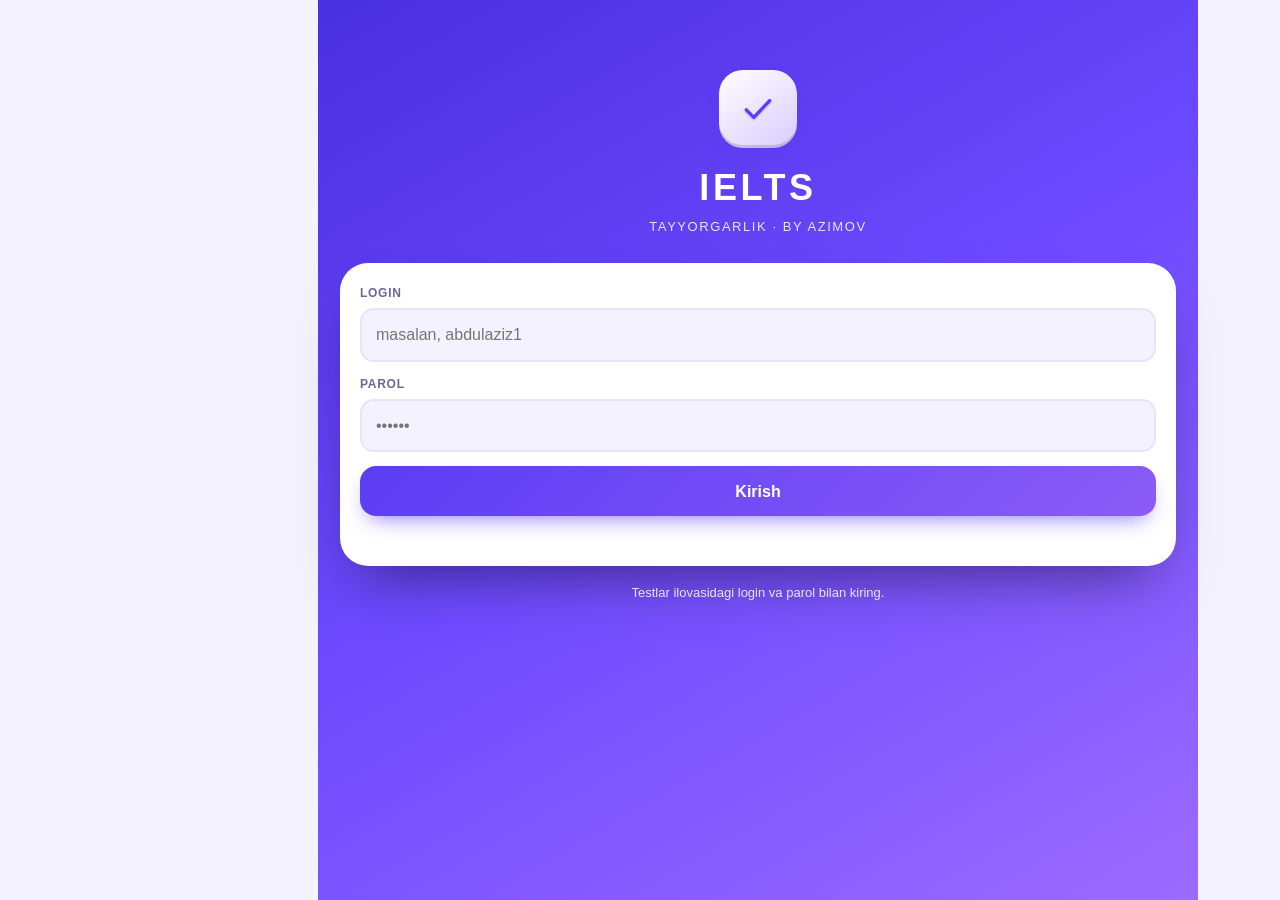
==== commit 1dd923d9: "IELTS v2.4.0: kunlik eslatma (Web Push + pg_cron), sayt ko'rinishi (kompyuter), o'rnatish, OG teglar" ====
--- a/ielts/index.html
+++ b/ielts/index.html
@@ -6,6 +6,14 @@
 <title>IELTS · Tayyorgarlik</title>
 <meta name="description" content="IELTS Academic tayyorgarligi: Reading, Writing, Speaking, so‘zlar va strategiyalar">
 <meta name="theme-color" content="#5b3df5">
+<meta property="og:type" content="website">
+<meta property="og:site_name" content="IELTS · BY AZIMOV">
+<meta property="og:title" content="IELTS · BY AZIMOV — IELTS Academic tayyorgarligi">
+<meta property="og:description" content="Reading, Listening, Writing, Speaking, Mock testlar, AI tahlil, lug‘at va guruhlar — bitta ilovada. Telefon va kompyuterda.">
+<meta property="og:image" content="icons/icon-512.png">
+<meta name="twitter:card" content="summary">
+<meta name="twitter:title" content="IELTS · BY AZIMOV">
+<meta name="twitter:description" content="IELTS Academic tayyorgarligi: testlar, AI tahlil, lug‘at, guruhlar.">
 <meta name="apple-mobile-web-app-capable" content="yes">
 <meta name="mobile-web-app-capable" content="yes">
 <meta name="apple-mobile-web-app-status-bar-style" content="black-translucent">
@@ -38,6 +46,13 @@
 <script src="../auth.js"></script>
 <script src="core.js"></script>
 <script src="screens.js"></script>
+<script src="task1.js"></script>
+<script src="qtypes.js"></script>
+<script src="quick15.js"></script>
+<script src="feedback.js"></script>
+<script src="report.js"></script>
+<script src="groups.js"></script>
+<script src="push.js"></script>
 <script src="ai.js"></script>
 <script src="dict.js"></script>
 <script src="listening.js"></script>
@@ -56,6 +71,7 @@
 <script src="chat.js"></script>
 <script src="me.js"></script>
 <script src="analyze.js"></script>
+<script src="mb.js"></script>
 <script src="agent.js"></script>
 <script src="typing.js"></script>
 <script src="app.js"></script>
--- a/ielts/style.css
+++ b/ielts/style.css
@@ -1038,3 +1038,114 @@
 .stats4 .stat{padding:8px 4px}.stats4 .stat b{font-size:17px}.stats4 .stat span{font-size:10.5px}
 .uc.empty .uc-add{margin-left:auto;flex:none}
 .wchart{display:block;width:100%;max-height:340px;object-fit:contain;border-radius:14px;margin-top:12px;background:#fff}
+
+/* ================= v2.0: Xatolar banki ================= */
+.mbcard{display:flex;align-items:center;gap:14px;width:100%;text-align:left;margin-top:12px;padding:14px 16px;border-radius:22px;background:var(--card);box-shadow:var(--sh);border:1.5px solid color-mix(in srgb,var(--V2) 40%,transparent)}
+.mbi{flex:none;width:46px;height:46px;border-radius:15px;background:linear-gradient(145deg,var(--V1),var(--V2));color:#fff;display:grid;place-items:center;font-size:23px}
+.mbcard b{display:block;font-size:16px}.mbcard span:not(.mbi):not(.go){display:block;font-size:12.5px;color:var(--mu);font-weight:600;margin-top:1px}
+.mbn{flex:none;min-width:32px;height:32px;padding:0 9px;border-radius:99px;background:linear-gradient(135deg,#f43f5e,#f97316);color:#fff;font-style:normal;font-weight:900;display:grid;place-items:center;font-size:15px}
+.mbh{border-radius:26px;padding:18px;color:#fff;background:linear-gradient(150deg,#db2777,#f43f5e 60%,#f97316);box-shadow:0 18px 36px -18px rgba(244,63,94,.8);position:relative;overflow:hidden}
+.mbh::after{content:"";position:absolute;right:-40px;top:-50px;width:160px;height:160px;border-radius:50%;background:rgba(255,255,255,.14)}
+.mbh>*{position:relative;z-index:1}.mbh p{font-size:13.5px;opacity:.92;line-height:1.45;margin:6px 0 14px}
+.mbbig{font-size:52px;font-weight:900;line-height:1;letter-spacing:-.02em}.mbbig small{font-size:15px;font-weight:700;opacity:.9;letter-spacing:0}
+.mbt{display:grid;grid-template-columns:92px 1fr 28px;align-items:center;gap:10px;padding:6px 0;font-size:13.5px;font-weight:700}.mbt b{text-align:right}
+.mbq{padding:16px}.mbsrc{font-size:12px;color:var(--mu);font-weight:700;margin-bottom:6px}.mbqt{font-size:17px;font-weight:700;line-height:1.5}
+.mbfb{border-radius:18px;padding:14px;font-size:14.5px;line-height:1.5}.mbfb.ok{background:var(--okbg);border:1.5px solid var(--ok)}.mbfb.no{background:var(--badbg);border:1.5px solid var(--bad)}.mbfb b{font-weight:800}.mbfb p{margin:8px 0 0;color:var(--mu)}
+:root[data-skin=gold] .mbh{background:var(--hero);color:#fff6dc}:root[data-skin=gold] .mbi{background:var(--gold);color:var(--ink)}
+
+/* v2.0: Writing murabbiy */
+.wcmp,.wtr{margin-bottom:14px}.wcr{display:flex;align-items:baseline;gap:8px;padding:6px 0;border-bottom:1px solid var(--ln);font-size:14px}.wcr:last-child{border:0}.wcr span{flex:1;color:var(--mu);font-weight:700}.wcr b{font-weight:900}.wcr i{font-style:normal;font-weight:800;font-size:12.5px;min-width:44px;text-align:right}.wcr.tot{font-size:15.5px}
+.wtrr{display:grid;grid-template-columns:78px 1fr 34px 36px;align-items:center;gap:8px;padding:5px 0;font-size:13px;font-weight:700}.wtrr .wtrs .spk{height:30px}.wtrr b{font-weight:900;text-align:right}.wtrr i{font-style:normal;font-size:12px;font-weight:800;text-align:right}
+.issb{margin-top:8px}.issb.done{background:var(--okbg);color:var(--ok)}
+.wrevb{background:linear-gradient(135deg,#f59e0b,#f97316);color:#fff}
+/* v2.0.1: Liquid Glass — Dictionary qidiruv paneli (takliflar shaffof bo‘lib, tagidagi matn ko‘rinib qolardi) */
+:root[data-skin=glass] .dsearch{backdrop-filter:none!important;-webkit-backdrop-filter:none!important;border:0!important;background:none!important;box-shadow:none!important}
+:root[data-skin=glass] .dbar{backdrop-filter:blur(22px) saturate(180%);-webkit-backdrop-filter:blur(22px) saturate(180%);border:1px solid var(--ln);background-image:linear-gradient(135deg,var(--shine),rgba(255,255,255,0) 46%)}
+:root[data-skin=glass] .dsug,:root[data-skin=gold] .dsug{background:var(--bg);backdrop-filter:none;-webkit-backdrop-filter:none;border:1px solid var(--ln);box-shadow:0 24px 48px -16px rgba(0,0,0,.55)}
+:root[data-skin=glass] .dsug button{border-bottom:1px solid var(--ln)}
+.dsug{max-height:min(60vh,380px);overflow-y:auto}
+
+/* ================= v2.1: Writing Task 1 diagrammalar ================= */
+.t1box{background:var(--card);border-radius:20px;box-shadow:var(--sh);padding:12px;margin-top:12px}
+.t1cap{font-size:13px;font-weight:800;text-align:center;margin-bottom:6px}
+.t1svg{display:block;width:100%;height:auto}
+.t1lg{display:flex;flex-wrap:wrap;gap:6px 12px;justify-content:center;font-size:12px;font-weight:700;margin-top:8px;color:var(--mu)}.t1lg i{display:inline-block;width:10px;height:10px;border-radius:3px;margin-right:5px;vertical-align:-1px}
+.t1pies{display:flex;gap:10px;justify-content:space-around}.t1pie{flex:1;max-width:160px;text-align:center}.t1pie svg{width:100%;height:auto;transform:rotate(0deg)}.t1pie b{font-size:12.5px}
+.t1tw{overflow-x:auto}.t1tbl{width:100%;border-collapse:collapse;font-size:13px}.t1tbl th,.t1tbl td{padding:7px 8px;border-bottom:1px solid var(--ln);text-align:center}.t1tbl thead th{font-size:11.5px;color:var(--mu)}.t1tbl tbody th{text-align:left;font-weight:800}
+
+/* ================= v2.2: Savol turlari trenajyori ================= */
+.qos{display:grid;grid-template-columns:repeat(3,1fr);gap:8px}.qos.wrap{display:flex;flex-wrap:wrap}
+.qo{min-height:44px;padding:10px 12px;border-radius:14px;border:1.5px solid var(--ln);background:var(--card);color:var(--tx);font-weight:800;font-size:13.5px;flex:1 1 auto;transition:transform .12s,background .15s,border-color .15s}
+.qo.sm{flex:0 0 auto;min-width:44px;padding:8px 10px}
+.qo:active:not(:disabled){transform:scale(.96)}
+.qo.sel{border-color:var(--p1);background:color-mix(in srgb,var(--p1) 22%,var(--card));color:var(--pl)}
+.qo.ok{border-color:#10b981;background:color-mix(in srgb,#10b981 16%,var(--card));color:#10b981}
+.qo.no{border-color:#ef4444;background:color-mix(in srgb,#ef4444 14%,var(--card));color:#ef4444}
+.qo:disabled{opacity:1;cursor:default}
+.qwhy{margin-top:10px;padding:10px 12px;border-radius:14px;font-size:13.5px;line-height:1.5}
+.qwhy b{display:block;margin-bottom:2px}.qwhy.ok{background:color-mix(in srgb,#10b981 12%,transparent);color:var(--tx)}.qwhy.ok b{color:#10b981}
+.qwhy.no{background:color-mix(in srgb,#ef4444 11%,transparent);color:var(--tx)}.qwhy.no b{color:#ef4444}
+.qlet{flex:0 0 auto;width:30px;height:30px;border-radius:10px;display:grid;place-items:center;font-weight:900;background:var(--p1);color:#fff;font-size:14px}
+.qhl li{padding:5px 0;font-size:14px;line-height:1.4;border-bottom:1px dashed var(--ln)}.qhl li:last-child{border:0}.qhl li.used{opacity:.45;text-decoration:line-through}
+.qhl li b{display:inline-block;min-width:26px;color:var(--pl)}
+.qblank{display:inline-block;min-width:70px;border-bottom:2.5px solid var(--pl);text-align:center;color:var(--pl);font-weight:800}
+.qtcard{margin-bottom:12px}
+.mpsvg .mpb{fill:color-mix(in srgb,var(--p1) 5%,var(--card));stroke:var(--ln);stroke-width:1.5}
+.mpsvg .mpc{fill:color-mix(in srgb,var(--p1) 14%,transparent)}
+.mpsvg .mps{fill:var(--card);stroke:var(--p1);stroke-width:1.8}
+.mpsvg .mpl{font-size:20px;font-weight:900;fill:var(--pl)}
+.mpsvg .mpf{fill:color-mix(in srgb,#f59e0b 22%,var(--card));stroke:#f59e0b;stroke-width:1.5}
+.mpsvg .mpt{font-size:9px;font-weight:800;fill:var(--tx)}
+
+/* ---- v2.2: Bugungi 15 daqiqa ---- */
+.q15r{display:flex;align-items:center;gap:12px;width:100%;text-align:left;padding:10px 6px;border-top:1px solid var(--ln);background:none}
+.q15r:first-of-type{border-top:0}
+.q15n{flex:0 0 auto;width:32px;height:32px;border-radius:50%;display:grid;place-items:center;font-weight:900;font-size:14px;background:color-mix(in srgb,var(--p1) 20%,transparent);color:var(--pl)}
+.q15n .i{width:18px;height:18px}
+.q15r.done .q15n{background:#10b981;color:#fff}.q15r.done .tx b{text-decoration:line-through;opacity:.6}
+.q15r .tx{flex:1;min-width:0}.q15r .tx b{display:block;font-size:14.5px}.q15r .tx span{font-size:12.5px;color:var(--mu)}
+
+/* ---- v2.2: Hisobot ---- */
+.rsk{display:flex;align-items:center;gap:10px;padding:7px 0;flex-wrap:wrap}.rsk b{flex:0 0 96px;font-size:14px}.rsk span{flex:0 0 48px;font-weight:900;text-align:right}
+.rbar{position:relative;flex:1 1 120px;height:10px;border-radius:6px;background:color-mix(in srgb,var(--mu) 18%,transparent);overflow:visible}.rbar i{display:block;height:100%;border-radius:6px}.rbar s{position:absolute;top:-3px;width:2px;height:16px;background:var(--tx);opacity:.7}
+.rgrid{display:grid;grid-template-columns:repeat(4,1fr);gap:10px;text-align:center}.rgrid b{display:block;font-size:20px;font-weight:900}.rgrid span{font-size:11.5px;color:var(--mu)}
+.rteach .rlines{margin-top:10px}.rteach .rlines i{display:block;height:34px;border-bottom:1.5px dashed var(--ln)}
+@media print{
+  html,body{background:#fff!important;color:#000!important}
+  .nav,.top,.noprint,.toasts,#toast,.fab,.splash,.mock{display:none!important}
+  .scr,.scr.sub{padding:0!important;margin:0!important;max-width:none!important;overflow:visible!important;height:auto!important;position:static!important}
+  .rep{padding:0!important}.rep .card{box-shadow:none!important;border:1px solid #ccc!important;break-inside:avoid;background:#fff!important;color:#000!important}
+  .rep .mu,.rep .sm.mu{color:#444!important}
+}
+
+/* ---- v2.3: Guruhlar ---- */
+.gr .grk{flex:0 0 34px;font-size:20px;font-weight:900;text-align:center}
+.gr .grw{flex:0 0 auto;font-size:22px;font-weight:900;color:var(--pl)}
+.gr.me{border:1.5px solid var(--p1);background:color-mix(in srgb,var(--p1) 10%,var(--card))}
+.gbh{background:linear-gradient(135deg,color-mix(in srgb,#f59e0b 18%,var(--card)),var(--card))}
+.gsteps{display:flex;flex-wrap:wrap;gap:6px}.gst.on{background:var(--p1);color:#fff;border-color:var(--p1)}
+.gcm{margin-top:10px;padding:8px 10px;border-radius:12px;background:color-mix(in srgb,var(--p1) 9%,transparent);font-size:14px;line-height:1.45}.gcm.mine{background:color-mix(in srgb,#10b981 11%,transparent)}.gcm b{font-size:13px}
+
+/* ================= v2.4: Sayt ko‘rinishi (kompyuter) — chap menyu + keng kontent ================= */
+@media(min-width:1000px){
+  :root{--rail:236px;--col:880px}
+  .nav{left:0;top:0;bottom:0;transform:none;width:var(--rail);height:auto;border-radius:0;padding:84px 14px 16px;display:flex;flex-direction:column;justify-content:flex-start;align-items:stretch;gap:6px;background:var(--card);backdrop-filter:none;-webkit-backdrop-filter:none;box-shadow:none;border-right:1px solid var(--ln)}
+  .nav::before{content:"IELTS · BY AZIMOV";position:absolute;top:30px;left:26px;font-size:14.5px;font-weight:900;letter-spacing:.06em;color:var(--pl)}
+  .nav::after{content:"";position:absolute;top:62px;left:26px;right:26px;height:1px;background:var(--ln)}
+  .nav button{flex-direction:row;justify-content:flex-start;gap:14px;height:50px;padding:0 16px;font-size:14.5px;border-radius:16px}
+  .nav button svg{font-size:22px}
+  .nav button.on svg{transform:none}
+  .nav button .dot{top:20px;right:16px}
+  #app{max-width:none;margin:0 0 0 max(var(--rail),calc((100vw + var(--rail) - var(--col)) / 2));width:min(var(--col),calc(100vw - var(--rail)));min-height:100vh}
+  body.tw #app{margin-left:var(--rail);width:auto;max-width:1240px}
+  .hero{border-radius:0 0 40px 40px;padding-left:28px;padding-right:28px;padding-top:34px}
+  .lift{padding:0 24px}.pad{padding:0 24px}
+  .top{padding-left:24px;padding-right:24px}
+  .sheet-bg{align-items:center}.sheet{border-radius:28px;max-width:560px}
+  #toast{left:calc(50% + var(--rail) / 2);bottom:32px}
+  .chat{left:calc(50% + var(--rail) / 2);width:min(var(--col),calc(100vw - var(--rail)));padding-bottom:20px}
+  .tools .grid2,.grid2{grid-template-columns:repeat(3,minmax(0,1fr))}
+  .skills{grid-template-columns:repeat(4,minmax(0,1fr))}
+  .scr{padding-bottom:40px}
+}
+@media(min-width:1000px) and (max-height:620px){.nav{padding-top:76px}.nav button{height:44px}}
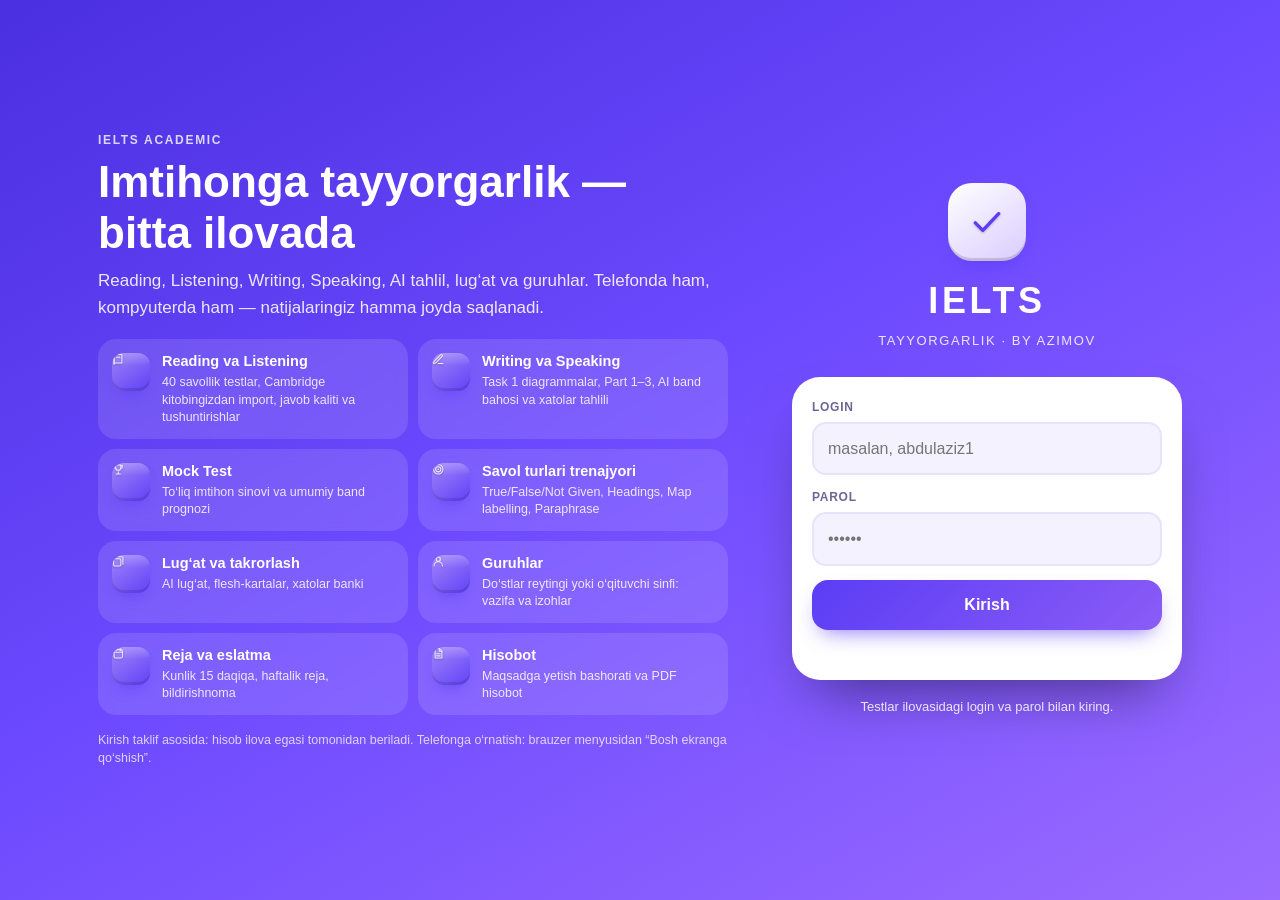
==== commit 7d42e99a: "IELTS v2.4.2: Dictionary (eski) alohida vosita, manifest id Co-Authored-By: Claude Sonnet 5.5 <norep" ====
--- a/ielts/index.html
+++ b/ielts/index.html
@@ -53,6 +53,7 @@
 <script src="report.js"></script>
 <script src="groups.js"></script>
 <script src="push.js"></script>
+<script src="dictold.js"></script>
 <script src="ai.js"></script>
 <script src="dict.js"></script>
 <script src="listening.js"></script>
--- a/ielts/style.css
+++ b/ielts/style.css
@@ -1149,3 +1149,24 @@
   .scr{padding-bottom:40px}
 }
 @media(min-width:1000px) and (max-height:620px){.nav{padding-top:76px}.nav button{height:44px}}
+
+/* ---- v2.4: kirish sahifasi = sayt (landing) ---- */
+#app:has(.auth){margin:0 auto!important;width:100%!important;max-width:none!important}
+.auth .land{order:2;margin-top:34px;color:#fff}
+.auth .box{order:1}
+.auth .lk{font-size:12px;font-weight:800;letter-spacing:.14em;text-transform:uppercase;opacity:.8}
+.auth .land h2{font-size:26px;line-height:1.15;font-weight:900;margin:8px 0 10px}
+.auth .ls{opacity:.88;line-height:1.55;font-size:15px;margin:0 0 18px}
+.auth .lf{display:grid;grid-template-columns:1fr;gap:10px}
+.auth .lc{display:flex;gap:12px;align-items:flex-start;padding:12px 14px;border-radius:18px;background:rgba(255,255,255,.12);backdrop-filter:blur(6px)}
+.auth .lc b{display:block;font-size:14.5px}.auth .lc span{display:block;font-size:12.5px;opacity:.85;line-height:1.4;margin-top:2px}
+.auth .ln{opacity:.75;font-size:12.5px;line-height:1.5;margin:16px 0 0}
+@media(min-width:900px){
+  .auth{flex-direction:row;align-items:center;justify-content:center;gap:64px;max-width:1180px;margin:0 auto;padding:60px 48px}
+  .auth .land{order:1;flex:1 1 0;margin-top:0}.auth .box{order:2;flex:0 0 390px}
+  .auth .land h2{font-size:44px}.auth .ls{font-size:17px}
+  .auth .lf{grid-template-columns:1fr 1fr}
+  .auth .logo{margin-top:0}
+}
+body:has(.auth){background:var(--hero);background-attachment:fixed}
+.auth{background:transparent}
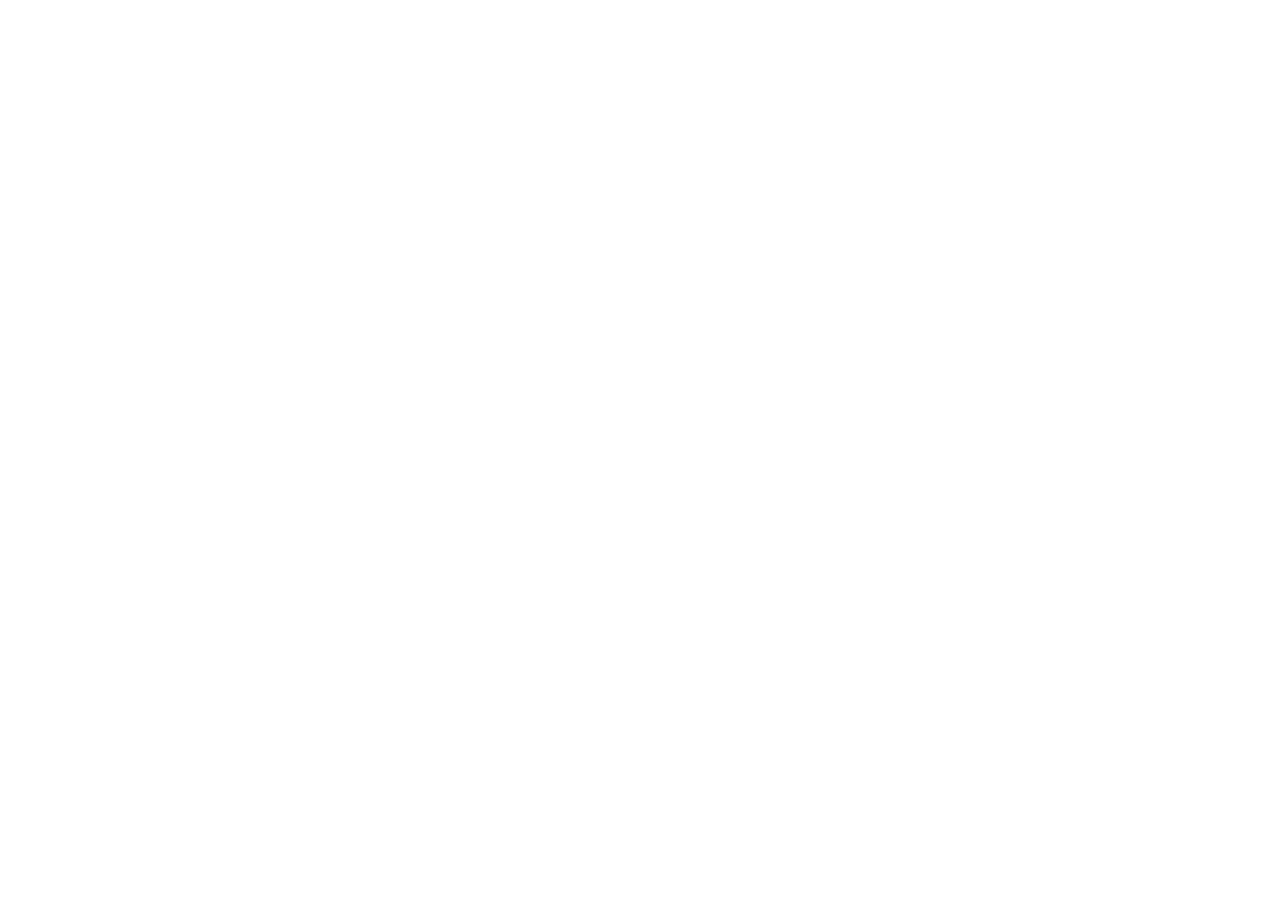
==== commit f82cf293: "IELTS eski manzili yangi repoga yo'naltirildi (index.html + tozalovchi service worker); tests/ielts." ====
--- a/ielts/index.html
+++ b/ielts/index.html
@@ -3,78 +3,29 @@
 <head>
 <meta charset="utf-8">
 <meta name="viewport" content="width=device-width,initial-scale=1,viewport-fit=cover">
-<title>IELTS · Tayyorgarlik</title>
-<meta name="description" content="IELTS Academic tayyorgarligi: Reading, Writing, Speaking, so‘zlar va strategiyalar">
+<title>IELTS · BY AZIMOV — yangi manzil</title>
 <meta name="theme-color" content="#5b3df5">
-<meta property="og:type" content="website">
-<meta property="og:site_name" content="IELTS · BY AZIMOV">
-<meta property="og:title" content="IELTS · BY AZIMOV — IELTS Academic tayyorgarligi">
-<meta property="og:description" content="Reading, Listening, Writing, Speaking, Mock testlar, AI tahlil, lug‘at va guruhlar — bitta ilovada. Telefon va kompyuterda.">
-<meta property="og:image" content="icons/icon-512.png">
-<meta name="twitter:card" content="summary">
-<meta name="twitter:title" content="IELTS · BY AZIMOV">
-<meta name="twitter:description" content="IELTS Academic tayyorgarligi: testlar, AI tahlil, lug‘at, guruhlar.">
-<meta name="apple-mobile-web-app-capable" content="yes">
-<meta name="mobile-web-app-capable" content="yes">
-<meta name="apple-mobile-web-app-status-bar-style" content="black-translucent">
-<meta name="apple-mobile-web-app-title" content="IELTS">
-<link rel="manifest" href="manifest.webmanifest">
+<meta http-equiv="refresh" content="2;url=https://azimov07255.github.io/IELTS/">
 <link rel="icon" href="icons/icon.svg" type="image/svg+xml">
 <link rel="apple-touch-icon" href="icons/apple-touch-icon.png">
-<link rel="stylesheet" href="style.css">
+<style>
+html,body{margin:0;height:100%;font:16px/1.5 -apple-system,BlinkMacSystemFont,"Segoe UI",Roboto,Arial,sans-serif;color:#fff;background:linear-gradient(150deg,#2a1b8f,#5b3df5 55%,#8b5cf6)}
+main{min-height:100%;display:flex;flex-direction:column;align-items:center;justify-content:center;text-align:center;padding:28px}
+h1{margin:0 0 8px;font-size:30px;letter-spacing:.08em}p{margin:6px 0;opacity:.9;max-width:420px}
+a.b{display:inline-block;margin-top:18px;padding:14px 26px;border-radius:16px;background:#fff;color:#4a2fe0;font-weight:800;text-decoration:none}
+small{opacity:.7;margin-top:16px;display:block;max-width:380px}
+</style>
 </head>
 <body>
-<div id="splash" aria-hidden="true">
-  <div class="sp-orb"></div>
-  <div class="sp-logo"><svg viewBox="0 0 64 64" width="84" height="84"><defs><linearGradient id="sg" x1="0" y1="0" x2="1" y2="1"><stop offset="0" stop-color="#fff"/><stop offset="1" stop-color="#d9ccff"/></linearGradient></defs><rect x="6" y="6" width="52" height="52" rx="16" fill="url(#sg)"/><path d="M20 38l8 8 16-20" fill="none" stroke="#5b3df5" stroke-width="6" stroke-linecap="round" stroke-linejoin="round"/></svg></div>
-  <div class="sp-t">IELTS</div>
-  <div class="sp-s">tayyorgarlik · <b>BY AZIMOV</b></div>
-</div>
-<div id="app"></div>
-<div id="toast" role="status" aria-live="polite"></div>
-<canvas id="fx" aria-hidden="true"></canvas>
+<main>
+  <h1>IELTS</h1>
+  <p>Ilova yangi manzilga ko‘chdi. Hisobingiz va natijalaringiz o‘zgarmagan.</p>
+  <a class="b" id="go" href="https://azimov07255.github.io/IELTS/">Yangi manzilga o‘tish</a>
+  <small>Ilovani telefoningizga o‘rnatgan bo‘lsangiz: yangi manzilni oching va Profil → “Ilovani o‘rnatish” orqali qayta o‘rnating.</small>
+</main>
 <script>
-(function () {
-  var s = document.getElementById('splash'), force = /[?&]splash=1/.test(location.search), seen = false;
-  try { seen = sessionStorage.getItem('ielts:splash') === '1'; sessionStorage.setItem('ielts:splash', '1'); } catch (e) {}
-  if (!force && (navigator.webdriver || seen)) { s.parentNode.removeChild(s); }
-  else { document.body.className += ' splashing'; setTimeout(function () { s.className += ' out'; setTimeout(function () { if (s.parentNode) s.parentNode.removeChild(s); document.body.className = document.body.className.replace(' splashing', ''); }, 520); }, 1500); }
-  try { var t = localStorage.getItem('ielts:theme'); if (t === 'dark' || t === 'light') document.documentElement.setAttribute('data-theme', t); var k = localStorage.getItem('ielts:skin'); if (k === 'glass' || k === 'gold') document.documentElement.setAttribute('data-skin', k); var a = localStorage.getItem('ielts:acc'); if (a) document.documentElement.setAttribute('data-acc', a); } catch (e) {}
-})();
+var N = 'https://azimov07255.github.io/IELTS/';
+try { var h = location.hash || ''; document.getElementById('go').href = N + h; location.replace(N + h); } catch (e) { /* havola ishlaydi */ }
 </script>
-<script src="../config.js"></script>
-<script src="../auth.js"></script>
-<script src="core.js"></script>
-<script src="screens.js"></script>
-<script src="task1.js"></script>
-<script src="qtypes.js"></script>
-<script src="quick15.js"></script>
-<script src="feedback.js"></script>
-<script src="report.js"></script>
-<script src="groups.js"></script>
-<script src="push.js"></script>
-<script src="dictold.js"></script>
-<script src="ai.js"></script>
-<script src="dict.js"></script>
-<script src="listening.js"></script>
-<script src="materials.js"></script>
-<script src="practice.js"></script>
-<script src="mock.js"></script>
-<script src="books.js"></script>
-<script src="testkit.js"></script>
-<script src="fulltest.js"></script>
-<script src="lists.js"></script>
-<script src="cambridge.js"></script>
-<script src="camws.js"></script>
-<script src="plan.js"></script>
-<script src="stats.js"></script>
-<script src="focus.js"></script>
-<script src="chat.js"></script>
-<script src="me.js"></script>
-<script src="analyze.js"></script>
-<script src="mb.js"></script>
-<script src="agent.js"></script>
-<script src="typing.js"></script>
-<script src="app.js"></script>
 </body>
 </html>
